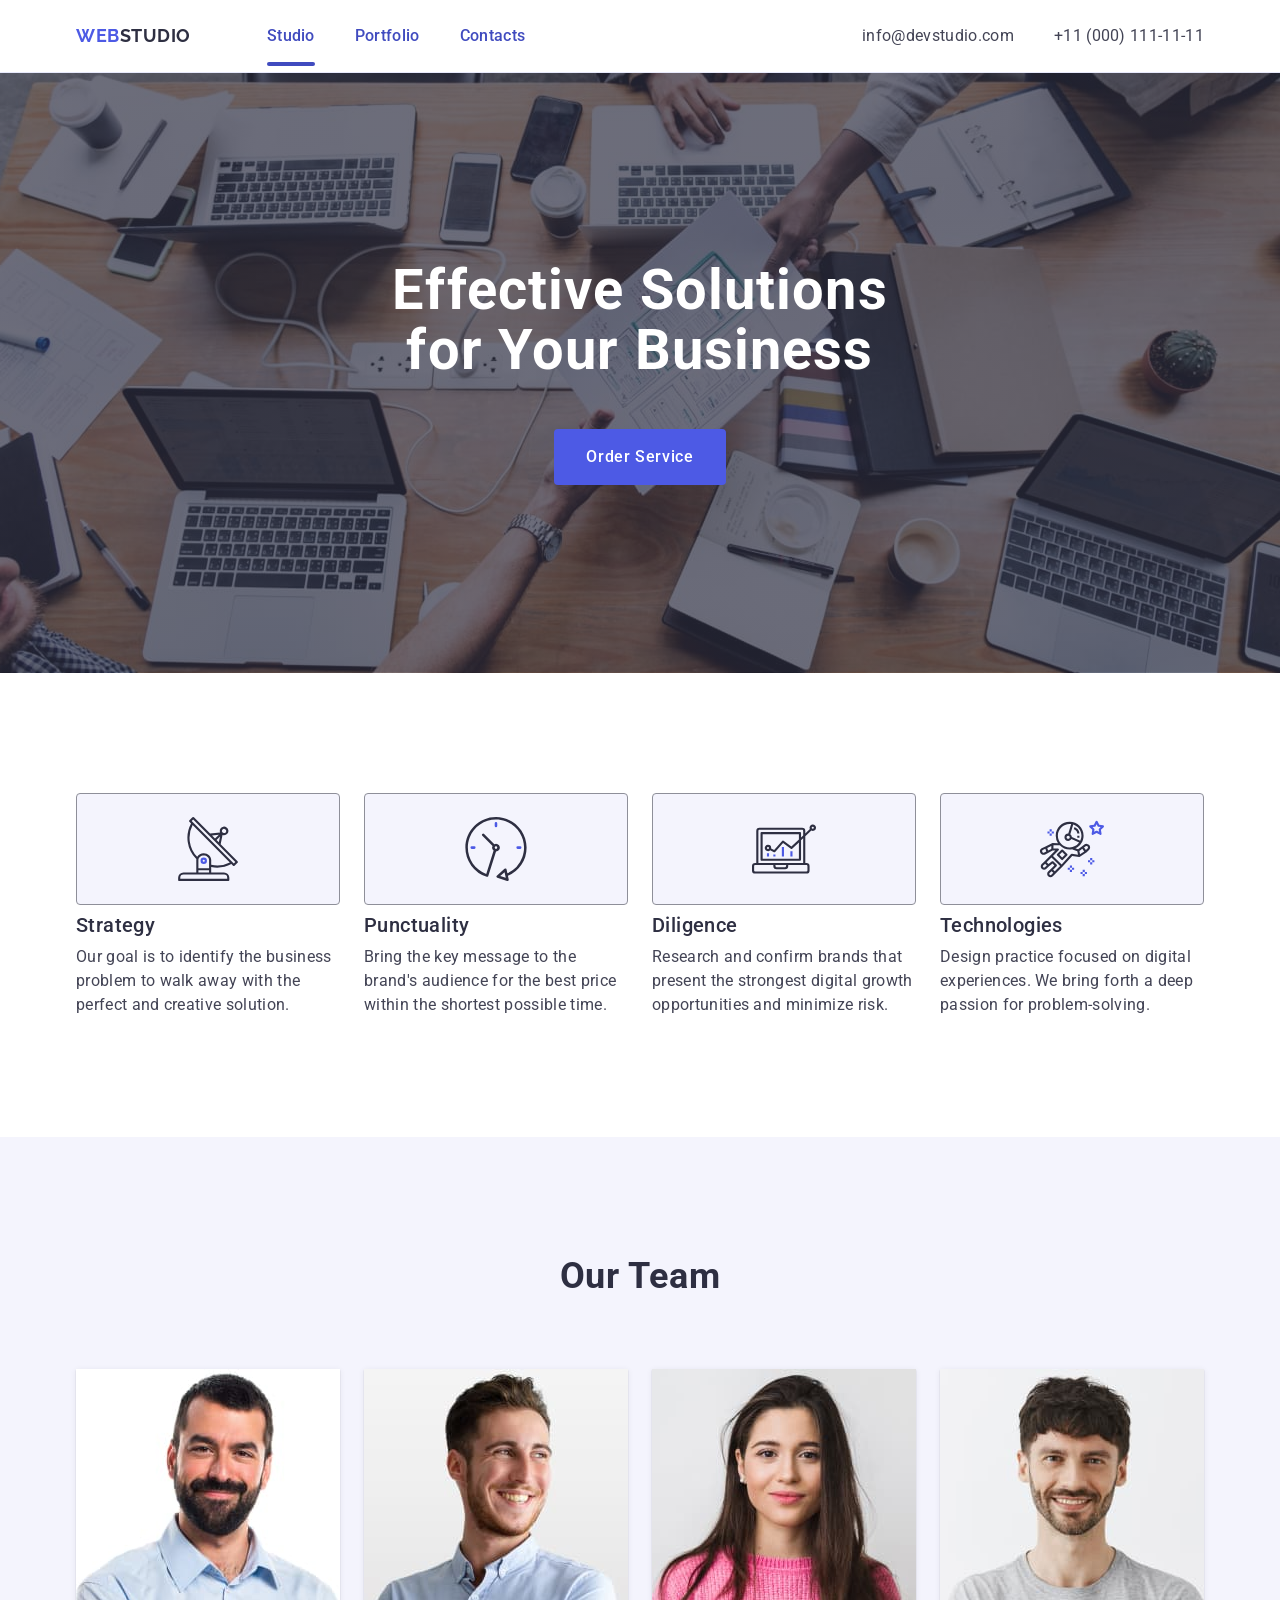
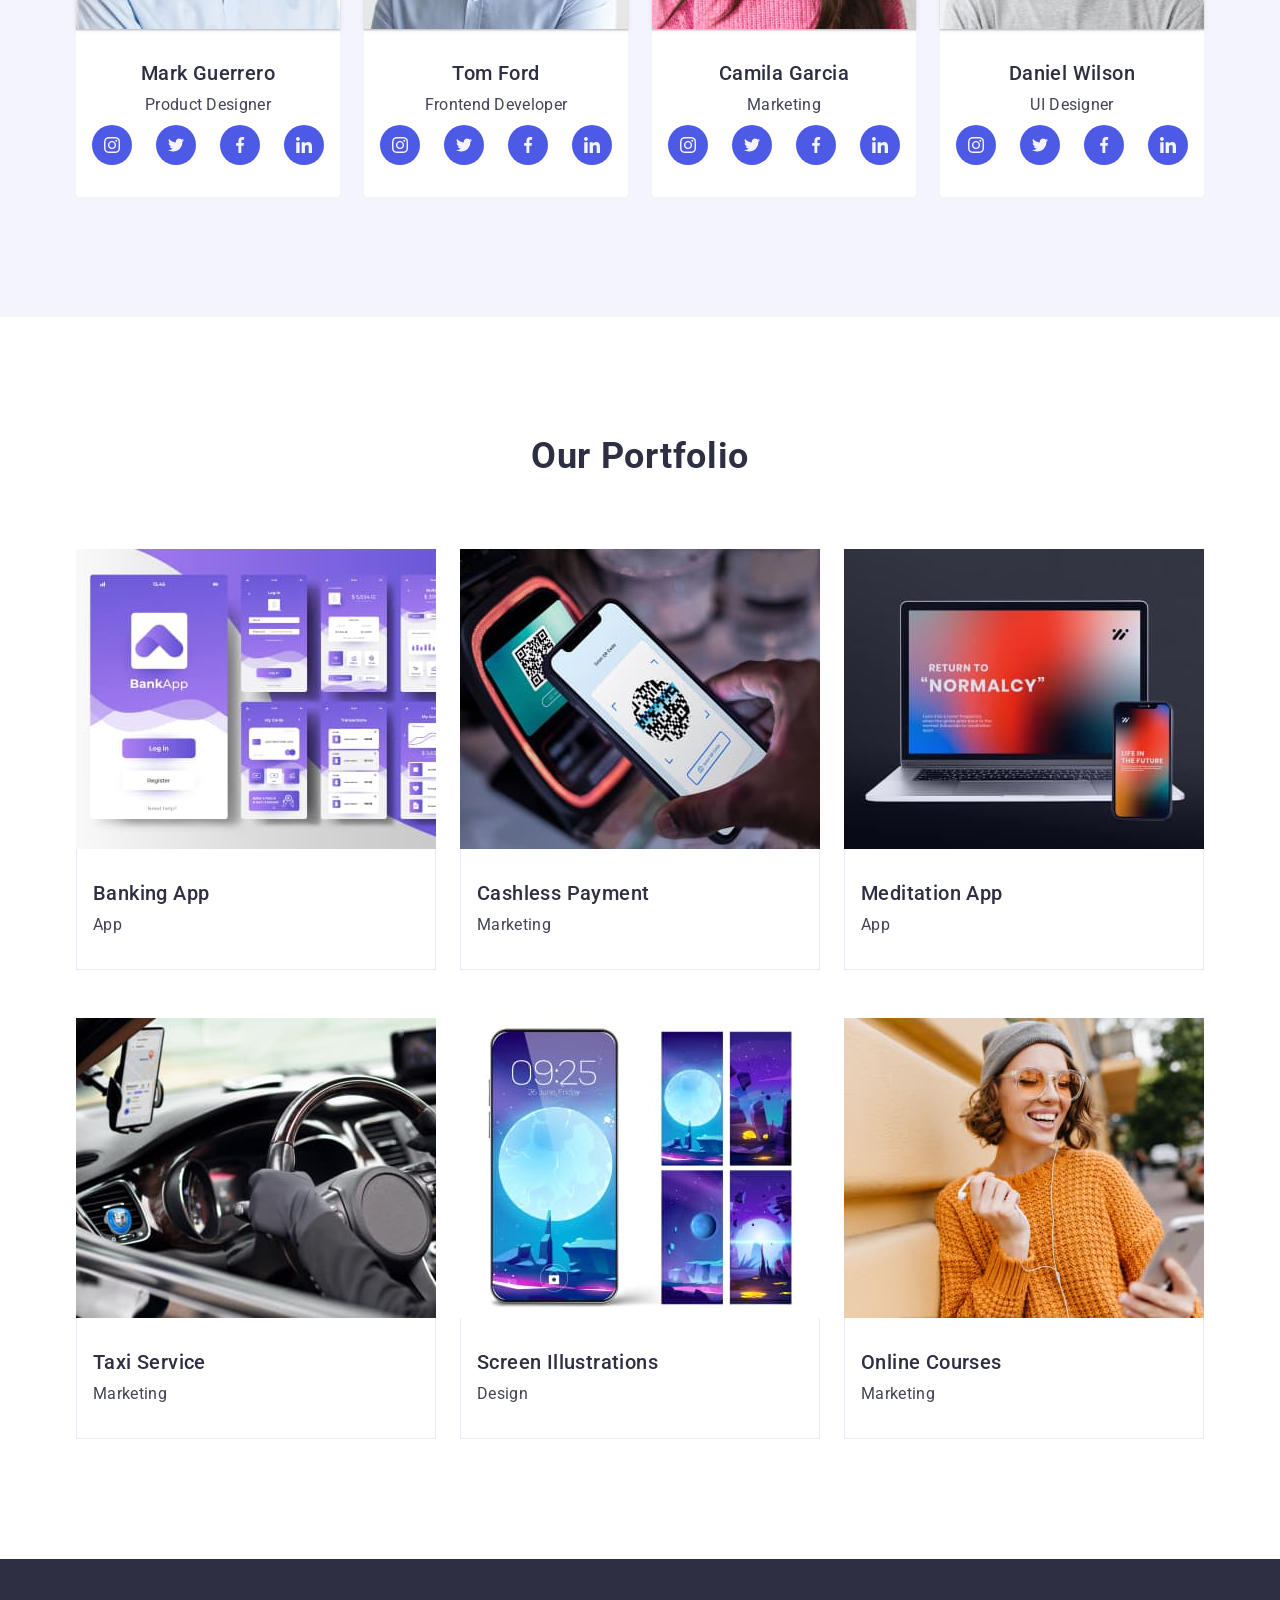
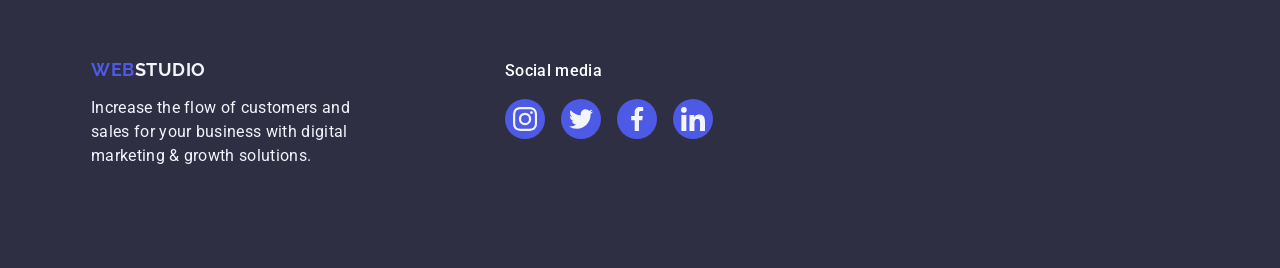
==== index.html @ b24d9e70 "4" ====
<!DOCTYPE html>
<html lang="en">
  <head>
    <meta charset="UTF-8" />
    <meta name="viewport" content="width=device-width, initial-scale=1.0" />
    <title>Web Studio</title>
    <link rel="preconnect" href="https://fonts.googleapis.com" />
    <link rel="preconnect" href="https://fonts.gstatic.com" crossorigin />
    <link
      href="https://fonts.googleapis.com/css2?family=Raleway:wght@700&family=Roboto:wght@400;500;700&display=swap"
      rel="stylesheet"
    />
    <link
      rel="stylesheet"
      href="https://cdnjs.cloudflare.com/ajax/libs/modern-normalize/2.0.0/modern-normalize.min.css"
    />
    <link rel="stylesheet" href="./css/styles.css" />
  </head>
  <body>
    <header class="header">
      <div class="container header-container">
        <nav class="header-navigation">
          <a href="./index.html" class="heder-logo"
            >Web<span class="heder-logo-studio">Studio</span>
          </a>
          <ul class="heder-menu-list">
            <li class="heder-menu-item">
              <a
                href="./index.html"
                class="heder-menu-link heder-menu-link-studio"
                >Studio</a
              >
            </li>
            <li class="heder-menu-item">
              <a href="" class="heder-menu-link">Portfolio</a>
            </li>
            <li class="heder-menu-item">
              <a href="" class="heder-menu-link">Contacts</a>
            </li>
          </ul>
        </nav>
        <address class="header-navigation-address">
          <ul class="header-navigation-list">
            <li class="header-navigation-item">
              <a class="header-navigation-link" href="mailto:info@devstudio.com"
                >info@devstudio.com
              </a>
            </li>
            <li class="header-navigation-item">
              <a class="header-navigation-link" href="tel:+110001111111"
                >+11 (000) 111-11-11
              </a>
            </li>
          </ul>
        </address>
      </div>
    </header>
    <main>
      <section class="hero-section">
        <div class="container">
          <h1 class="hero-title">Effective Solutions for Your Business</h1>
          <button class="hero-button" type="button">Order Service</button>
        </div>
      </section>
      <section class="section-possibilities">
        <div class="container">
          <h2 class="visually-hidden">List of possibilities</h2>
          <ul class="list-of-possibilities">
            <li class="possibilities-item">
              <div class="possibilities-icon-container">
                <svg class="possibilities-icon" widch="64px" height="64px">
                  <use href="./images/icons.svg#icon-antenna"></use>
                </svg>
              </div>
              <h3 class="possibilities-subtitle">Strategy</h3>
              <p class="possibilities-item-text">
                Our goal is to identify the business problem to walk away with
                the perfect and creative solution.
              </p>
            </li>
            <li class="possibilities-item">
              <div class="possibilities-icon-container">
                <svg class="possibilities-icon" widch="64px" height="64px">
                  <use href="./images/icons.svg#icon-clock"></use>
                </svg>
              </div>
              <h3 class="possibilities-subtitle">Punctuality</h3>
              <p class="possibilities-item-text">
                Bring the key message to the brand's audience for the best price
                within the shortest possible time.
              </p>
            </li>
            <li class="possibilities-item">
              <div class="possibilities-icon-container">
                <svg class="possibilities-icon" widch="64px" height="64px">
                  <use href="./images/icons.svg#icon-diagram"></use>
                </svg>
              </div>
              <h3 class="possibilities-subtitle">Diligence</h3>
              <p class="possibilities-item-text">
                Research and confirm brands that present the strongest digital
                growth opportunities and minimize risk.
              </p>
            </li>
            <li class="possibilities-item">
              <div class="possibilities-icon-container">
                <svg class="possibilities-icon" widch="64px" height="64px">
                  <use href="./images/icons.svg#icon-astronaut"></use>
                </svg>
              </div>
              <h3 class="possibilities-subtitle">Technologies</h3>
              <p class="possibilities-item-text">
                Design practice focused on digital experiences. We bring forth a
                deep passion for problem-solving.
              </p>
            </li>
          </ul>
        </div>
      </section>
      <section class="section-team">
        <div class="container">
          <h2 class="team-title">Our Team</h2>
          <ul class="team-list">
            <li class="team-item">
              <img
                class="team-img"
                src="./images/mark-guerrero.jpg"
                alt="Mark Guerrero"
                width="264"
                height="260"
              />
              <div class="team-container">
                <h3 class="team-name-member">Mark Guerrero</h3>
                <p class="team-function">Product Designer</p>
                <ul class="icon-list">
                  <li class="icon-item">
                    <a class="icon-link" href="">
                      <svg class="icon-team" widch="16px" height="16px">
                        <use href="./images/icons.svg#icon-instagram"></use>
                      </svg>
                    </a>
                  </li>
                  <li class="icon-item">
                    <a class="icon-link" href="">
                      <svg class="icon-team" widch="16px" height="16px">
                        <use href="./images/icons.svg#icon-twitter"></use>
                      </svg>
                    </a>
                  </li>
                  <li class="icon-item">
                    <a class="icon-link" href="">
                      <svg class="icon-team" widch="16px" height="16px">
                        <use href="./images/icons.svg#icon-facebook"></use>
                      </svg>
                    </a>
                  </li>
                  <li class="icon-item">
                    <a class="icon-link" href="">
                      <svg class="icon-team" widch="16px" height="16px">
                        <use href="./images/icons.svg#icon-linkedin"></use>
                      </svg>
                    </a>
                  </li>
                </ul>
              </div>
            </li>
            <li class="team-item">
              <img
                class="team-img"
                src="./images/tom-ford.jpg"
                alt="Tom Ford"
                width="264"
                height="260"
              />
              <div class="team-container">
                <h3 class="team-name-member">Tom Ford</h3>
                <p class="team-function">Frontend Developer</p>
                <ul class="icon-list">
                  <li class="icon-item">
                    <a class="icon-link">
                      <svg class="icon-team" widch="16px" height="16px">
                        <use href="./images/icons.svg#icon-instagram"></use>
                      </svg>
                    </a>
                  </li>
                  <li class="icon-item">
                    <a class="icon-link" href="">
                      <svg class="icon-team" widch="16px" height="16px">
                        <use href="./images/icons.svg#icon-twitter"></use>
                      </svg>
                    </a>
                  </li>
                  <li class="icon-item">
                    <a class="icon-link" href="">
                      <svg class="icon-team" widch="16px" height="16px">
                        <use href="./images/icons.svg#icon-facebook"></use>
                      </svg>
                    </a>
                  </li>
                  <li class="icon-item">
                    <a class="icon-link" href="">
                      <svg class="icon-team" widch="16px" height="16px">
                        <use href="./images/icons.svg#icon-linkedin"></use>
                      </svg>
                    </a>
                  </li>
                </ul>
              </div>
            </li>
            <li class="team-item">
              <img
                class="team-img"
                src="./images/camila-garcia.jpg"
                alt="Camila Garcia"
                width="264"
                height="260"
              />
              <div class="team-container">
                <h3 class="team-name-member">Camila Garcia</h3>
                <p class="team-function">Marketing</p>
                <ul class="icon-list">
                  <li class="icon-item">
                    <a class="icon-link" href="">
                      <svg class="icon-team" widch="16px" height="16px">
                        <use href="./images/icons.svg#icon-instagram"></use>
                      </svg>
                    </a>
                  </li>
                  <li class="icon-item">
                    <a class="icon-link" href="">
                      <svg class="icon-team" widch="16px" height="16px">
                        <use href="./images/icons.svg#icon-twitter"></use>
                      </svg>
                    </a>
                  </li>
                  <li class="icon-item">
                    <a class="icon-link" href="">
                      <svg class="icon-team" widch="16px" height="16px">
                        <use href="./images/icons.svg#icon-facebook"></use>
                      </svg>
                    </a>
                  </li>
                  <li class="icon-item">
                    <a class="icon-link" href="">
                      <svg class="icon-team" widch="16px" height="16px">
                        <use href="./images/icons.svg#icon-linkedin"></use>
                      </svg>
                    </a>
                  </li>
                </ul>
              </div>
            </li>
            <li class="team-item">
              <img
                class="team-img"
                src="./images/daniel-wilson.jpg"
                alt="Daniel Wilson"
                width="264"
                height="260"
              />
              <div class="team-container">
                <h3 class="team-name-member">Daniel Wilson</h3>
                <p class="team-function">UI Designer</p>
                <ul class="icon-list">
                  <li class="icon-item">
                    <a class="icon-link" href="">
                      <svg class="icon-team" widch="16px" height="16px">
                        <use href="./images/icons.svg#icon-instagram"></use>
                      </svg>
                    </a>
                  </li>
                  <li class="icon-item">
                    <a class="icon-link" href="">
                      <svg class="icon-team" widch="16px" height="16px">
                        <use href="./images/icons.svg#icon-twitter"></use>
                      </svg>
                    </a>
                  </li>
                  <li class="icon-item">
                    <a class="icon-link" href="">
                      <svg class="icon-team" widch="16px" height="16px">
                        <use href="./images/icons.svg#icon-facebook"></use>
                      </svg>
                    </a>
                  </li>
                  <li class="icon-item">
                    <a class="icon-link" href="">
                      <svg class="icon-team" widch="16px" height="16px">
                        <use href="./images/icons.svg#icon-linkedin"></use>
                      </svg>
                    </a>
                  </li>
                </ul>
              </div>
            </li>
          </ul>
        </div>
      </section>
      <section class="section-portfolio">
        <div class="container">
          <h2 class="portfolio-title">Our Portfolio</h2>
          <ul class="portfolio-list">
            <li class="portfolio-item">
              <div class="portfolio-item-container">
                <img
                  class="portfolio-img"
                  src="./images/banking-app.jpg"
                  alt="Banking App"
                  width="360"
                  height="300"
                />
                <p class="portfolio-img-text">
                  14 Stylish and User-Friendly App Design Concepts · Task
                  Manager App · Calorie Tracker App · Exotic Fruit Ecommerce App
                  · Cloud Storage App
                </p>
              </div>
              <div class="box-portfolio-item">
                <h3 class="portfolio-services">Banking App</h3>
                <p class="portfolio-text">App</p>
              </div>
            </li>
            <li class="portfolio-item">
              <div class="portfolio-item-container">
                <img
                  class="portfolio-img"
                  src="./images/cashless-payment.jpg"
                  alt="Cashless Payment"
                  width="360"
                  height="300"
                />
                <p class="portfolio-img-text">
                  14 Stylish and User-Friendly App Design Concepts · Task
                  Manager App · Calorie Tracker App · Exotic Fruit Ecommerce App
                  · Cloud Storage App
                </p>
              </div>
              <div class="box-portfolio-item">
                <h3 class="portfolio-services">Cashless Payment</h3>
                <p class="portfolio-text">Marketing</p>
              </div>
            </li>
            <li class="portfolio-item">
              <div class="portfolio-item-container">
                <img
                  class="portfolio-img"
                  src="./images/meditation-app.jpg"
                  alt="Meditation App"
                  width="360"
                  height="300"
                />
                <p class="portfolio-img-text">
                  14 Stylish and User-Friendly App Design Concepts · Task
                  Manager App · Calorie Tracker App · Exotic Fruit Ecommerce App
                  · Cloud Storage App
                </p>
              </div>
              <div class="box-portfolio-item">
                <h3 class="portfolio-services">Meditation App</h3>
                <p class="portfolio-text">App</p>
              </div>
            </li>
            <li class="portfolio-item">
              <div class="portfolio-item-container">
                <img
                  class="portfolio-img"
                  src="./images/taxi-service.jpg"
                  alt="Taxi Service"
                  width="360"
                  height="300"
                />
                <p class="portfolio-img-text">
                  14 Stylish and User-Friendly App Design Concepts · Task
                  Manager App · Calorie Tracker App · Exotic Fruit Ecommerce App
                  · Cloud Storage App
                </p>
              </div>
              <div class="box-portfolio-item">
                <h3 class="portfolio-services">Taxi Service</h3>
                <p class="portfolio-text">Marketing</p>
              </div>
            </li>
            <li class="portfolio-item">
              <div class="portfolio-item-container">
                <img
                  class="portfolio-img"
                  src="./images/screen-illustrations.jpg"
                  alt="Screen Illustrations"
                  width="360"
                  height="300"
                />
                <p class="portfolio-img-text">
                  14 Stylish and User-Friendly App Design Concepts · Task
                  Manager App · Calorie Tracker App · Exotic Fruit Ecommerce App
                  · Cloud Storage App
                </p>
              </div>
              <div class="box-portfolio-item">
                <h3 class="portfolio-services">Screen Illustrations</h3>
                <p class="portfolio-text">Design</p>
              </div>
            </li>
            <li class="portfolio-item">
              <div class="portfolio-item-container">
                <img
                  class="portfolio-img"
                  src="./images/online-courses.jpg"
                  alt="Online Courses"
                  width="360"
                  height="300"
                />
                <p class="portfolio-img-text">
                  14 Stylish and User-Friendly App Design Concepts · Task
                  Manager App · Calorie Tracker App · Exotic Fruit Ecommerce App
                  · Cloud Storage App
                </p>
              </div>
              <div class="box-portfolio-item">
                <h3 class="portfolio-services">Online Courses</h3>
                <p class="portfolio-text">Marketing</p>
              </div>
            </li>
          </ul>
        </div>
      </section>
    </main>
    <footer class="section-footer">
      <div class="container footer-container">
        <div class="container footer-nav-container">
          <a class="footer-logo-link" href="./index.html"
            >Web<span class="footer-logo-studio">Studio</span>
          </a>
          <p class="footer-text">
            Increase the flow of customers and sales for your business with
            digital marketing & growth solutions.
          </p>
        </div>
        <div class="container social-media-container">
          <p class="social-media-title">Social media</p>
          <ul class="social-media-list">
            <li class="social-media-item">
              <a class="social-icon-link" href="">
                <svg class="social-media-icon" widch="24" height="24">
                  <use href="./images/icons.svg#icon-instagram"></use>
                </svg>
              </a>
            </li>
            <li class="social-media-item">
              <a class="social-icon-link" href="">
                <svg class="social-media-icon" widch="24" height="24">
                  <use href="./images/icons.svg#icon-twitter"></use>
                </svg>
              </a>
            </li>
            <li class="social-media-item">
              <a class="social-icon-link" href="">
                <svg class="social-media-icon" widch="24" height="24">
                  <use href="./images/icons.svg#icon-facebook"></use>
                </svg>
              </a>
            </li>
            <li class="social-media-item">
              <a class="social-icon-link" href="">
                <svg class="social-media-icon" widch="24" ; height="24">
                  <use href="./images/icons.svg#icon-linkedin"></use>
                </svg>
              </a>
            </li>
          </ul>
        </div>
      </div>
    </footer>
  </body>
</html>
---- css/styles.css ----
body {
  font-family: "Roboto", sans-serif;
  color: #434455;
  background-color: #fff;
}

ul {
  list-style-type: none;
  margin-top: 0;
  margin-bottom: 0;
  padding-left: 0;
}

a {
  text-decoration: none;
  color: #2e2f42;
}

p,
h1,
h2,
h3,
h4,
h5,
h6 {
  margin-top: 0;
  margin-bottom: 0;
}

.section {
  padding-top: 120px;
  padding-bottom: 120px;
}

.container {
  max-width: 1158px;
  padding-left: 15px;
  padding-right: 15px;
  margin-left: auto;
  margin-right: auto;
}

img {
  display: block;
}

.visually-hidden {
  position: absolute;
  width: 1px;
  height: 1px;
  margin: -1px;
  border: 0;
  padding: 0;
  white-space: nowrap;
  clip-path: inset(100%);
  clip: rect(0 0 0 0);
  overflow: hidden;
}

/* ----------------------------------------------------- */

/* ------------------ Header  ------------------------- */

.header {
  padding-top: 24px;
  padding-bottom: 24px;
  border-bottom: 1px solid #e7e9fc;
  box-shadow: зі значенням 0px 2px 1px rgba(46, 47, 66, 0.08),
    0px 1px 1px rgba(46, 47, 66, 0.16), 0px 1px 6px rgba(46, 47, 66, 0.08);
}

.header-container {
  display: flex;
}

.header-navigation {
  display: flex;
  align-items: center;
}

.heder-logo {
  font-family: "Raleway", sans-serif;
  font-weight: 700;
  font-size: 18px;
  line-height: 117%;
  letter-spacing: 0.03em;
  text-transform: uppercase;
  color: #4d5ae5;
  margin-right: 76px;
}

.heder-logo-studio {
  font-weight: 700;
  font-size: 18px;
  line-height: 117%;
  letter-spacing: 0.03em;
  text-transform: uppercase;
  color: #2e2f42;
}

.heder-menu-list {
  display: flex;
  gap: 40px;
}

.heder-menu-item {
}

.heder-menu-link {
  position: relative;
  font-weight: 500;
  font-size: 16px;
  line-height: 150%;
  letter-spacing: 0.02em;
  color: #404bbf;
  padding-top: 24px;
  padding-bottom: 20px;

  transition: cubic-bezier(0.4, 0, 0.2, 1);
}

.heder-menu-link:hover,
.heder-menu-link:focus {
  color: #404bbf;
}

.heder-menu-link-studio::after {
  content: "";
  width: 100%;
  position: absolute;
  left: 0;
  bottom: -1px;
  height: 4px;
  background-color: #404bbf;
  border-radius: 2px;
}

.header-navigation-address {
  font-style: normal;
  margin-left: auto;
}

.header-navigation-list {
  display: flex;
  gap: 40px;
}

.header-navigation-item {
}

.header-navigation-link {
  font-weight: 400;
  font-size: 16px;
  line-height: 150%;
  letter-spacing: 0.02em;
  color: #434455;
  padding-top: 24px;
  padding-bottom: 24px;

  transition: color 250ms cubic-bezier(0.4, 0, 0.2, 1);
}

.header-navigation-link:hover,
.header-navigation-link:focus {
  color: #404bbf;
}

/* -------------------------------------------------------------------- */

/* --------------------- Hero Section --------------------------------- */

.hero-section {
  background-color: #2e2f42;
  padding: 188px 0;
  margin: 0 auto;

  background-image: linear-gradient(
      rgba(46, 47, 66, 0.7),
      rgba(46, 47, 66, 0.7)
    ),
    url(../images/people-office.jpg);

  background-position: center;
  background-repeat: no-repeat;
  background-size: cover;
  max-width: 1440px;
}

.hero-title {
  font-weight: 700;
  font-size: 56px;
  line-height: 107%;
  letter-spacing: 0.02em;
  text-align: center;
  color: #fff;
  margin: auto;
  margin-bottom: 48px;
  max-width: 496px;
}

.hero-button {
  font-family: inherit;
  font-weight: 500;
  font-size: 16px;
  line-height: 150%;
  letter-spacing: 0.04em;
  color: #fff;

  background: #4d5ae5;
  cursor: pointer;
  display: block;
  border-radius: 4px;
  border: none;

  min-width: 169px;
  height: 56px;
  margin: auto;
  padding: 16px 32px;

  transition: background-color 250ms cubic-bezier(0.4, 0, 0.2, 1);
}

.hero-button:hover,
.hero-button:focus {
  background: #404bbf;
}

/* ---------------------------------------------------------------- */

/* --------------------- Section Possibilities -------------------- */

.section-possibilities {
  padding-top: 120px;
  padding-bottom: 120px;
}

.list-of-possibilities {
  display: flex;
  gap: 24px;
}

.possibilities-item {
  width: calc((100% - 72px) / 4);
}

.possibilities-icon-container {
  display: flex;
  align-items: center;
  justify-content: center;
  border: 1px solid rgba(142, 143, 153, 1);
  border-radius: 4px;
  width: 264px;
  height: 112px;
  background: rgba(244, 244, 253, 1);
  margin-bottom: 8px;
}

.possibilities-icon {
}

.possibilities-subtitle {
  font-weight: 500;
  font-size: 20px;
  line-height: 120%;
  letter-spacing: 0.02em;
  color: #2e2f42;
  margin-bottom: 8px;
}

.possibilities-item-text {
  font-size: 16px;
  line-height: 150%;
  letter-spacing: 0.02em;
  color: #434455;
}

/* ------------------------------------------------------- */

/* --------------------- Section Team -------------------- */

.section-team {
  background-color: #f4f4fd;
  padding-top: 120px;
  padding-bottom: 120px;
}

.team-container {
}

.team-title {
  text-transform: capitalize;
  font-weight: 700;
  font-size: 36px;
  line-height: 111%;
  letter-spacing: 0.02em;
  text-align: center;
  color: #2e2f42;
  margin-bottom: 72px;
}

.team-list {
  display: flex;
  gap: 24px;
}

.team-item {
  background-color: #fff;
  border-radius: 0 0 4px 4px;
  padding: 0px 0px 32px 0px;
  width: 264px;
  height: 428px;
}

.team-img {
  box-shadow: 0 2px 1px 0 rgba(46, 47, 66, 0.08),
    0 1px 1px 0 rgba(46, 47, 66, 0.16), 0 1px 6px 0 rgba(46, 47, 66, 0.08);
}

.team-container {
  padding-top: 32px;
  padding-bottom: 32px;
}

.team-name-member {
  font-weight: 500;
  font-size: 20px;
  line-height: 120%;
  letter-spacing: 0.02em;
  text-align: center;
  color: #2e2f42;
  margin-bottom: 8px;
}

.team-function {
  font-weight: 400;
  font-size: 16px;
  line-height: 150%;
  letter-spacing: 0.02em;
  text-align: center;
  color: #434455;
}

.icon-list {
  display: flex;
  justify-content: center;
  gap: 24px;
  padding-top: 8px;
  padding-left: 16px;
  padding-right: 16px;
}

.icon-item {
  width: 40px;
  height: 40px;
}

.icon-link {
  width: 100%;
  height: 100%;
  display: flex;
  align-items: center;
  justify-content: center;
  background-color: rgba(77, 90, 229, 1);
  border-radius: 50%;
  transition: background-color 250ms cubic-bezier(0.4, 0, 0.2, 1);
}

.icon-link:hover,
.icon-link:focus {
  background-color: #404bbf;
}

.icon-team {
  width: 16px;
  height: 16px;
  fill: rgba(244, 244, 253, 1);
}

/* --------------------------------------------------------  */

/* --------------------- Section Portfolio ------------------- */

.section-portfolio {
  padding-top: 120px;
  padding-bottom: 120px;
}

.portfolio-title {
  text-transform: capitalize;
  font-weight: 700;
  font-size: 36px;
  line-height: 111%;
  letter-spacing: 0.02em;
  text-align: center;
  color: #2e2f42;
  margin-bottom: 72px;
}

.portfolio-list {
  display: flex;
  flex-wrap: wrap;
  gap: 48px 24px;
}

.portfolio-item {
  position: relative;
}

.portfolio-item:hover {
  box-shadow: 0px 1px 6px rgba(46, 47, 66, 0.08),
    0px 1px 1px rgba(46, 47, 66, 0.16), 0px 2px 1px rgba(46, 47, 66, 0.08);
}

.portfolio-item:hover .portfolio-img-text {
  transform: translate(0);
}

.portfolio-item-container {
  position: relative;
  overflow: hidden;
}

.portfolio-img {
}

.portfolio-img-text {
  position: absolute;
  background: rgba(77, 90, 229, 1);
  font-weight: 400;
  font-size: 16px;
  line-height: 150%;
  letter-spacing: 0.02em;
  color: rgba(244, 244, 253, 1);
  top: 0;
  left: 0;
  padding: 40px 32px;
  height: 100%;

  transform: translateY(100%);
  transition: box-shadow 250ms cubic-bezier(0.4, 0, 0.2, 1);
}

.box-portfolio-item {
  border-bottom: 1px solid #e7e9fc;
  border-left: 1px solid #e7e9fc;
  border-right: 1px solid #e7e9fc;
  padding: 32px 16px;
}

.portfolio-services {
  font-weight: 500;
  font-size: 20px;
  line-height: 120%;
  letter-spacing: 0.02em;
  text-align: left;
  color: #2e2f42;
  margin-bottom: 8px;
}

.portfolio-text {
  font-weight: 400;
  font-size: 16px;
  line-height: 150%;
  letter-spacing: 0.02em;
  text-align: left;
  color: #434455;
}

/* --------------------------------------------------------  */

/* --------------------- Section Footer ------------------- */

.section-footer {
  background-color: #2e2f42;
  padding-top: 100px;
  padding-bottom: 100px;
}

.footer-container {
  display: flex;
  align-items: baseline;
}

.footer-nav-container {
  margin: 0;
  margin-right: 120px;
}

.footer-logo-link {
  font-family: "Raleway", sans-serif;
  font-weight: 700;
  font-size: 18px;
  line-height: 117%;
  letter-spacing: 0.03em;
  text-transform: uppercase;
  color: #4d5ae5;
  display: inline-block;
  margin-bottom: 16px;
}

.footer-logo-studio {
  font-weight: 700;
  font-size: 18px;
  line-height: 117%;
  letter-spacing: 0.03em;
  text-transform: uppercase;
  color: #f4f4fd;
  display: inline-block;
}

.footer-text {
  font-size: 16px;
  line-height: 150%;
  letter-spacing: 0.02em;
  color: #f4f4fd;
  max-width: 264px;
}

.social-media-container {
  margin: 0;
}

.social-media-title {
  font-weight: 500;
  font-size: 16px;
  line-height: 150%;
  letter-spacing: 0.02em;
  color: rgba(255, 255, 255, 1);
  margin-bottom: 16px;
}

.social-media-list {
  display: flex;
  gap: 16px;
}

.social-icon-link {
  width: 100%;
  height: 100%;
  display: flex;
  align-items: center;
  justify-content: center;
  background-color: rgba(77, 90, 229, 1);
  border-radius: 50%;
  width: 40px;
  height: 40px;
  transition: background-color 250ms cubic-bezier(0.4, 0, 0.2, 1);
}

.social-icon-link:hover,
.social-icon-link:focus {
  background-color: rgba(49, 208, 170, 1);
}

.social-media-item {
  width: 40px;
  height: 40px;
}

.social-media-icon {
  width: 24px;
  height: 24px;
  fill: rgba(244, 244, 253, 1);
}

/* ---------------------------------------------------------------*/
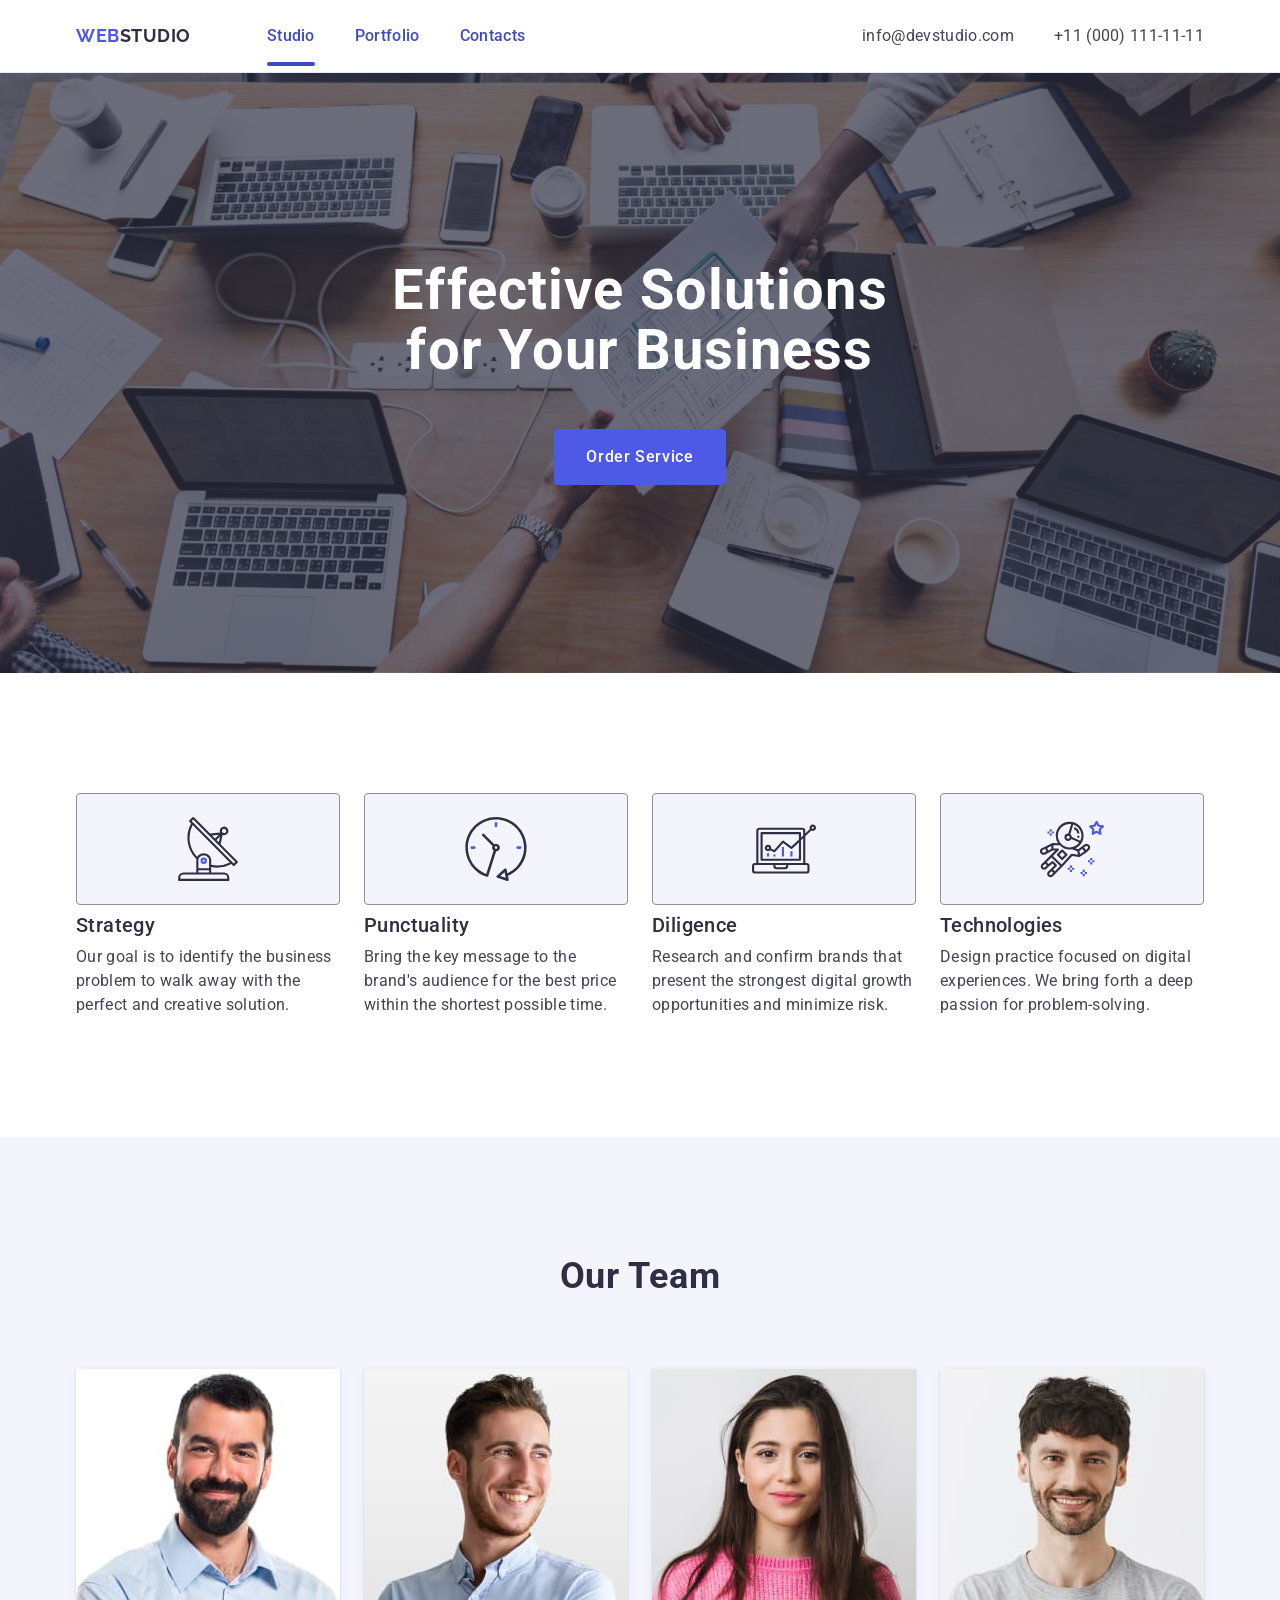
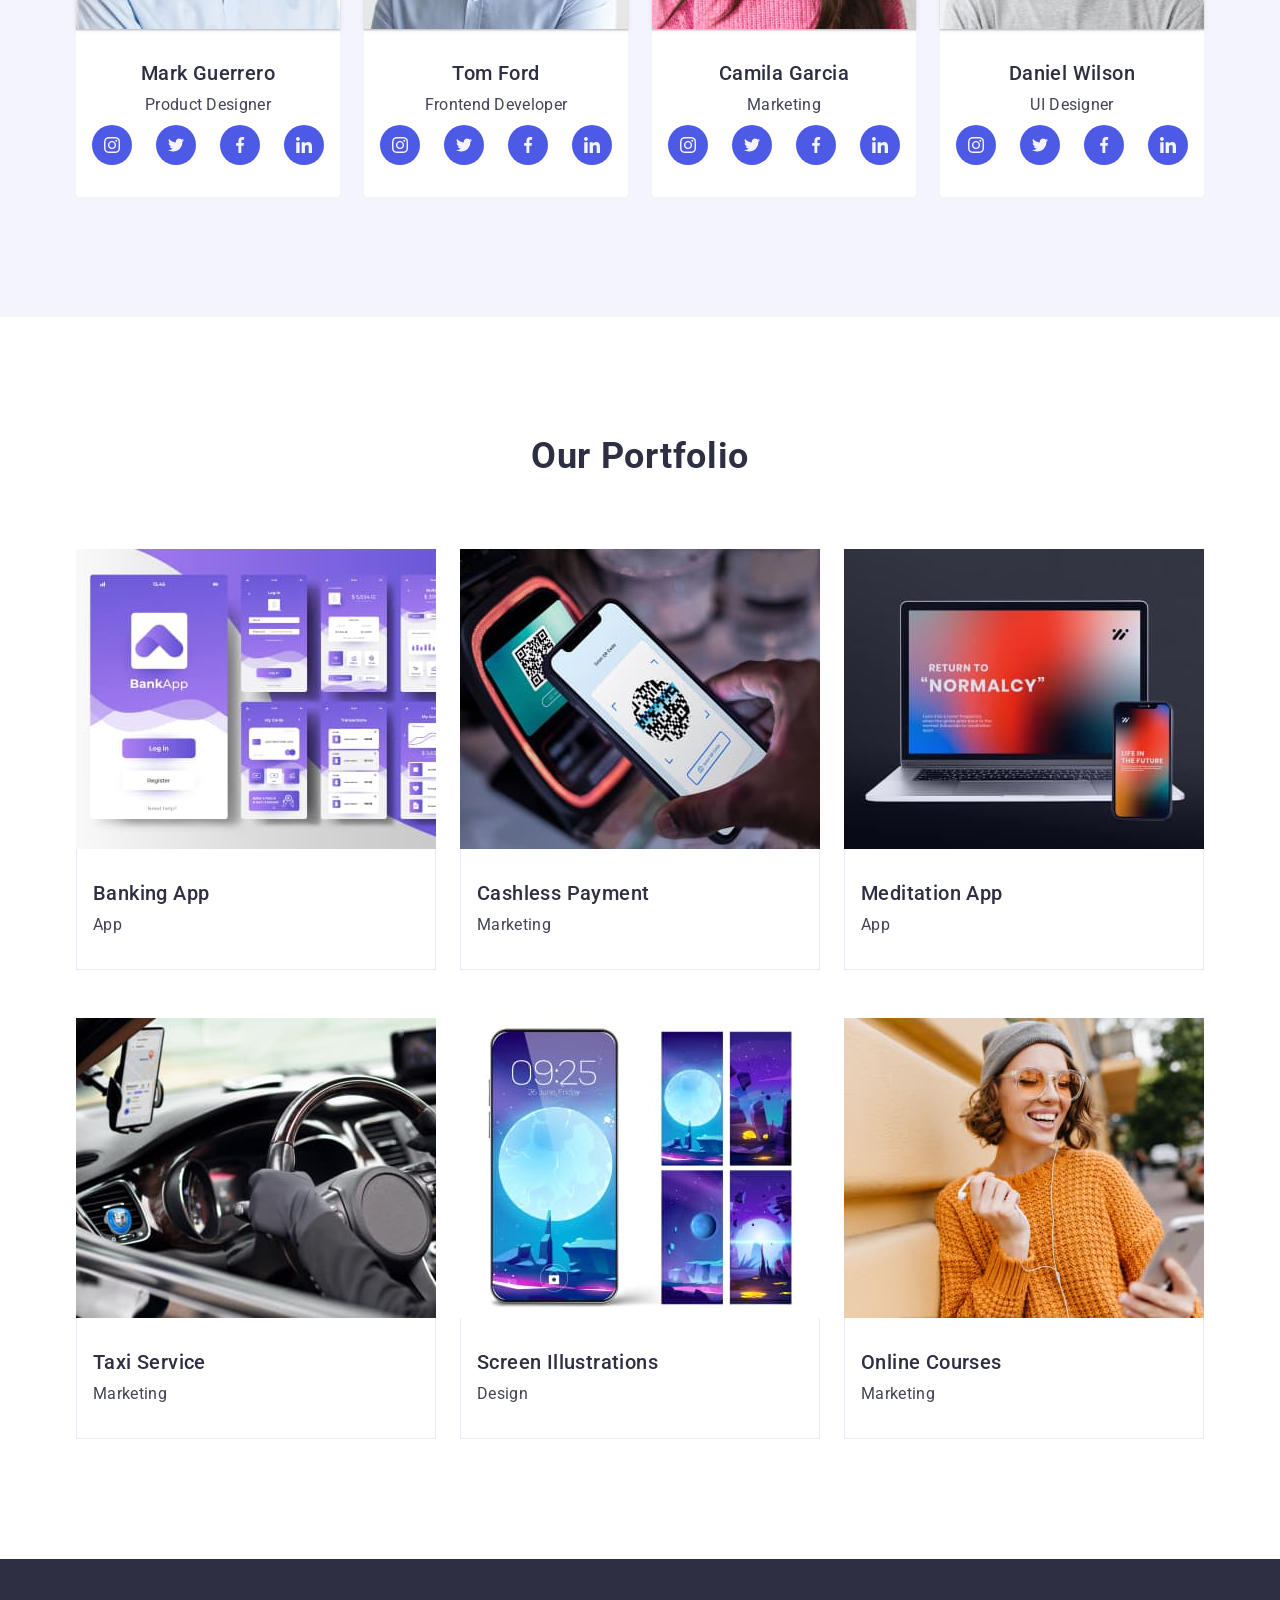
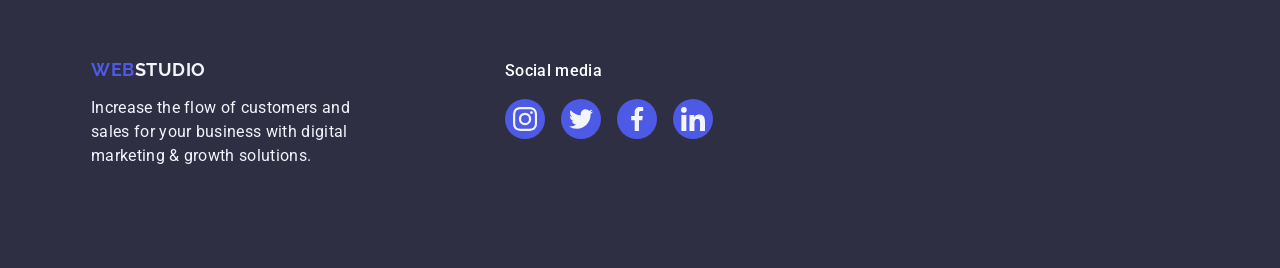
==== commit 52cb4d5f: "4" ====
--- a/index.html
+++ b/index.html
@@ -68,7 +68,7 @@
           <ul class="list-of-possibilities">
             <li class="possibilities-item">
               <div class="possibilities-icon-container">
-                <svg class="possibilities-icon" widch="64px" height="64px">
+                <svg class="possibilities-icon" width="64px" height="64px">
                   <use href="./images/icons.svg#icon-antenna"></use>
                 </svg>
               </div>
@@ -80,7 +80,7 @@
             </li>
             <li class="possibilities-item">
               <div class="possibilities-icon-container">
-                <svg class="possibilities-icon" widch="64px" height="64px">
+                <svg class="possibilities-icon" width="64px" height="64px">
                   <use href="./images/icons.svg#icon-clock"></use>
                 </svg>
               </div>
@@ -92,7 +92,7 @@
             </li>
             <li class="possibilities-item">
               <div class="possibilities-icon-container">
-                <svg class="possibilities-icon" widch="64px" height="64px">
+                <svg class="possibilities-icon" width="64px" height="64px">
                   <use href="./images/icons.svg#icon-diagram"></use>
                 </svg>
               </div>
@@ -104,7 +104,7 @@
             </li>
             <li class="possibilities-item">
               <div class="possibilities-icon-container">
-                <svg class="possibilities-icon" widch="64px" height="64px">
+                <svg class="possibilities-icon" width="64px" height="64px">
                   <use href="./images/icons.svg#icon-astronaut"></use>
                 </svg>
               </div>
@@ -135,28 +135,28 @@
                 <ul class="icon-list">
                   <li class="icon-item">
                     <a class="icon-link" href="">
-                      <svg class="icon-team" widch="16px" height="16px">
+                      <svg class="icon-team" width="16px" height="16px">
                         <use href="./images/icons.svg#icon-instagram"></use>
                       </svg>
                     </a>
                   </li>
                   <li class="icon-item">
                     <a class="icon-link" href="">
-                      <svg class="icon-team" widch="16px" height="16px">
+                      <svg class="icon-team" width="16px" height="16px">
                         <use href="./images/icons.svg#icon-twitter"></use>
                       </svg>
                     </a>
                   </li>
                   <li class="icon-item">
                     <a class="icon-link" href="">
-                      <svg class="icon-team" widch="16px" height="16px">
+                      <svg class="icon-team" width="16px" height="16px">
                         <use href="./images/icons.svg#icon-facebook"></use>
                       </svg>
                     </a>
                   </li>
                   <li class="icon-item">
                     <a class="icon-link" href="">
-                      <svg class="icon-team" widch="16px" height="16px">
+                      <svg class="icon-team" width="16px" height="16px">
                         <use href="./images/icons.svg#icon-linkedin"></use>
                       </svg>
                     </a>
@@ -178,28 +178,28 @@
                 <ul class="icon-list">
                   <li class="icon-item">
                     <a class="icon-link">
-                      <svg class="icon-team" widch="16px" height="16px">
+                      <svg class="icon-team" width="16px" height="16px">
                         <use href="./images/icons.svg#icon-instagram"></use>
                       </svg>
                     </a>
                   </li>
                   <li class="icon-item">
                     <a class="icon-link" href="">
-                      <svg class="icon-team" widch="16px" height="16px">
+                      <svg class="icon-team" width="16px" height="16px">
                         <use href="./images/icons.svg#icon-twitter"></use>
                       </svg>
                     </a>
                   </li>
                   <li class="icon-item">
                     <a class="icon-link" href="">
-                      <svg class="icon-team" widch="16px" height="16px">
+                      <svg class="icon-team" width="16px" height="16px">
                         <use href="./images/icons.svg#icon-facebook"></use>
                       </svg>
                     </a>
                   </li>
                   <li class="icon-item">
                     <a class="icon-link" href="">
-                      <svg class="icon-team" widch="16px" height="16px">
+                      <svg class="icon-team" width="16px" height="16px">
                         <use href="./images/icons.svg#icon-linkedin"></use>
                       </svg>
                     </a>
@@ -221,28 +221,28 @@
                 <ul class="icon-list">
                   <li class="icon-item">
                     <a class="icon-link" href="">
-                      <svg class="icon-team" widch="16px" height="16px">
+                      <svg class="icon-team" width="16px" height="16px">
                         <use href="./images/icons.svg#icon-instagram"></use>
                       </svg>
                     </a>
                   </li>
                   <li class="icon-item">
                     <a class="icon-link" href="">
-                      <svg class="icon-team" widch="16px" height="16px">
+                      <svg class="icon-team" width="16px" height="16px">
                         <use href="./images/icons.svg#icon-twitter"></use>
                       </svg>
                     </a>
                   </li>
                   <li class="icon-item">
                     <a class="icon-link" href="">
-                      <svg class="icon-team" widch="16px" height="16px">
+                      <svg class="icon-team" width="16px" height="16px">
                         <use href="./images/icons.svg#icon-facebook"></use>
                       </svg>
                     </a>
                   </li>
                   <li class="icon-item">
                     <a class="icon-link" href="">
-                      <svg class="icon-team" widch="16px" height="16px">
+                      <svg class="icon-team" width="16px" height="16px">
                         <use href="./images/icons.svg#icon-linkedin"></use>
                       </svg>
                     </a>
@@ -264,28 +264,28 @@
                 <ul class="icon-list">
                   <li class="icon-item">
                     <a class="icon-link" href="">
-                      <svg class="icon-team" widch="16px" height="16px">
+                      <svg class="icon-team" width="16px" height="16px">
                         <use href="./images/icons.svg#icon-instagram"></use>
                       </svg>
                     </a>
                   </li>
                   <li class="icon-item">
                     <a class="icon-link" href="">
-                      <svg class="icon-team" widch="16px" height="16px">
+                      <svg class="icon-team" width="16px" height="16px">
                         <use href="./images/icons.svg#icon-twitter"></use>
                       </svg>
                     </a>
                   </li>
                   <li class="icon-item">
                     <a class="icon-link" href="">
-                      <svg class="icon-team" widch="16px" height="16px">
+                      <svg class="icon-team" width="16px" height="16px">
                         <use href="./images/icons.svg#icon-facebook"></use>
                       </svg>
                     </a>
                   </li>
                   <li class="icon-item">
                     <a class="icon-link" href="">
-                      <svg class="icon-team" widch="16px" height="16px">
+                      <svg class="icon-team" width="16px" height="16px">
                         <use href="./images/icons.svg#icon-linkedin"></use>
                       </svg>
                     </a>
@@ -440,14 +440,14 @@
           <ul class="social-media-list">
             <li class="social-media-item">
               <a class="social-icon-link" href="">
-                <svg class="social-media-icon" widch="24" height="24">
+                <svg class="social-media-icon" width="24" height="24">
                   <use href="./images/icons.svg#icon-instagram"></use>
                 </svg>
               </a>
             </li>
             <li class="social-media-item">
               <a class="social-icon-link" href="">
-                <svg class="social-media-icon" widch="24" height="24">
+                <svg class="social-media-icon" width="24" height="24">
                   <use href="./images/icons.svg#icon-twitter"></use>
                 </svg>
               </a>
--- a/css/styles.css
+++ b/css/styles.css
@@ -371,8 +371,6 @@
 }
 
 .icon-team {
-  width: 16px;
-  height: 16px;
   fill: rgba(244, 244, 253, 1);
 }
 
@@ -558,8 +556,6 @@
 }
 
 .social-media-icon {
-  width: 24px;
-  height: 24px;
   fill: rgba(244, 244, 253, 1);
 }
 
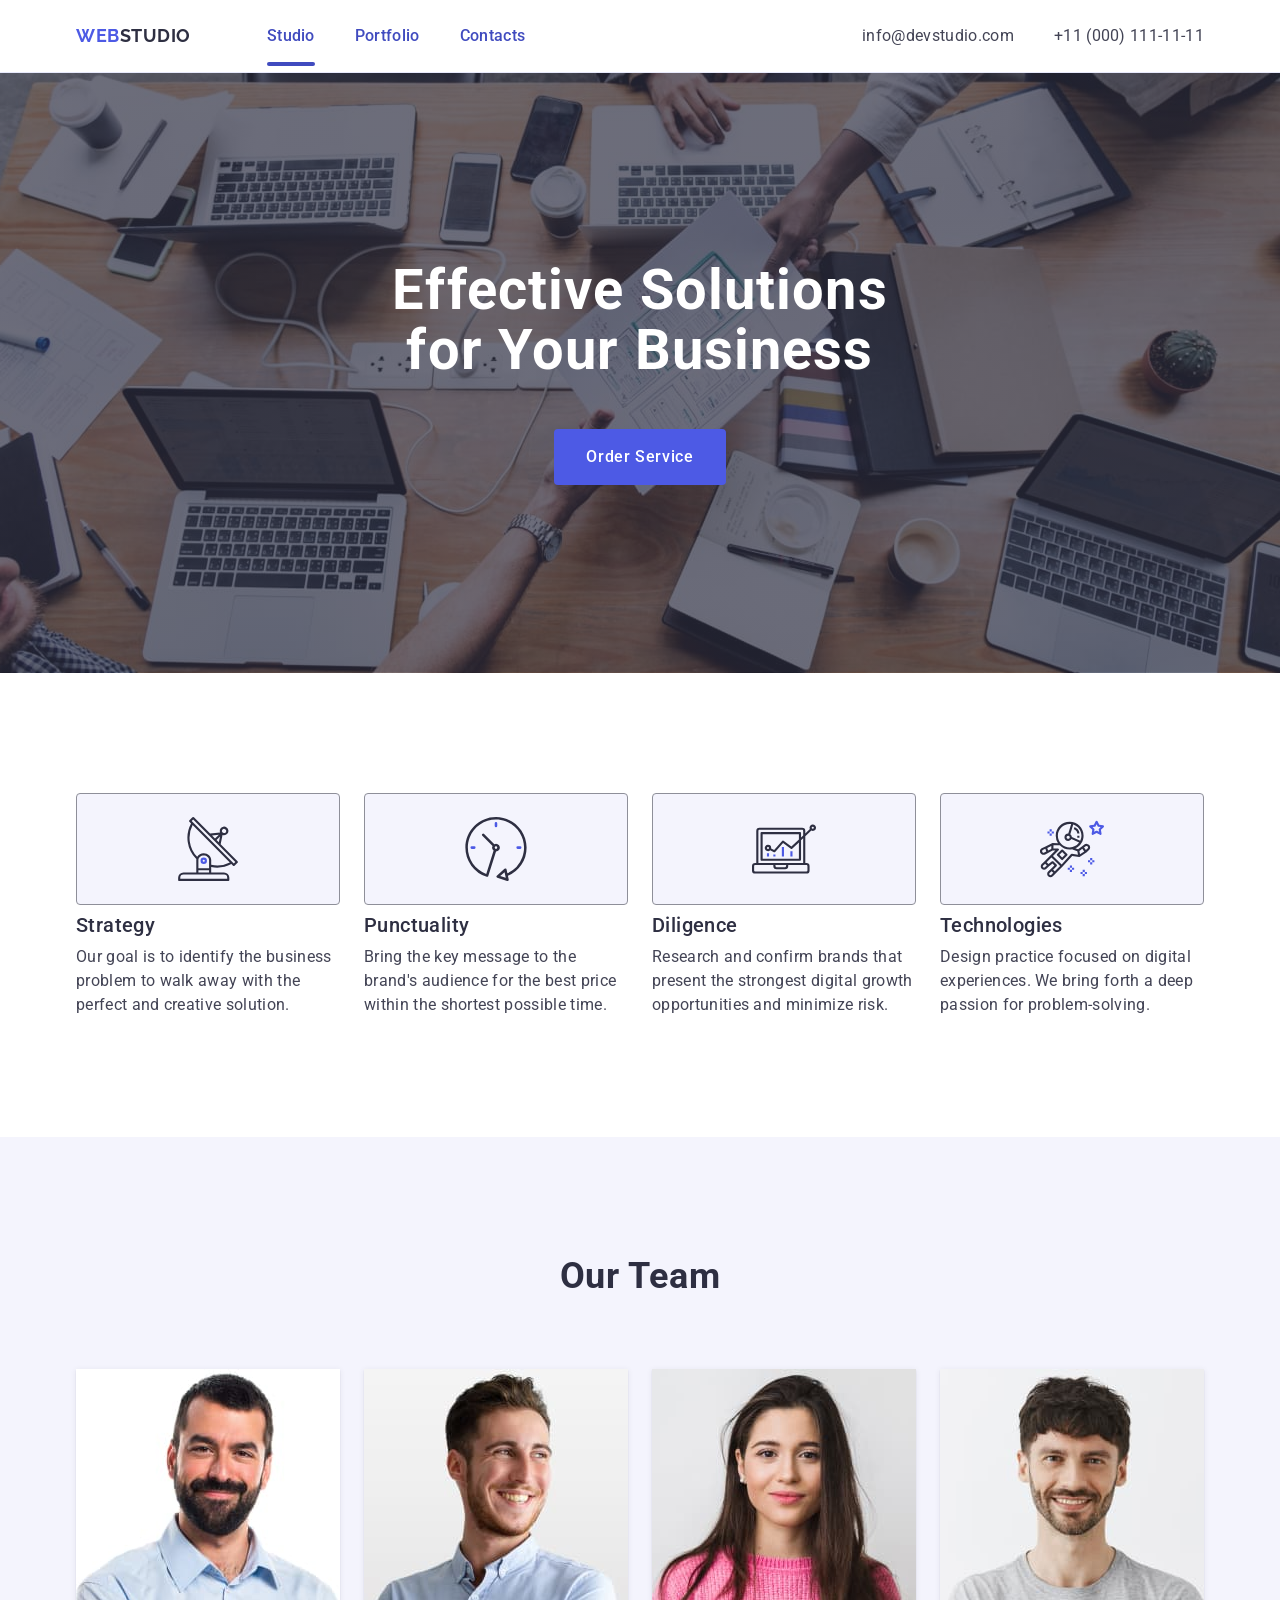
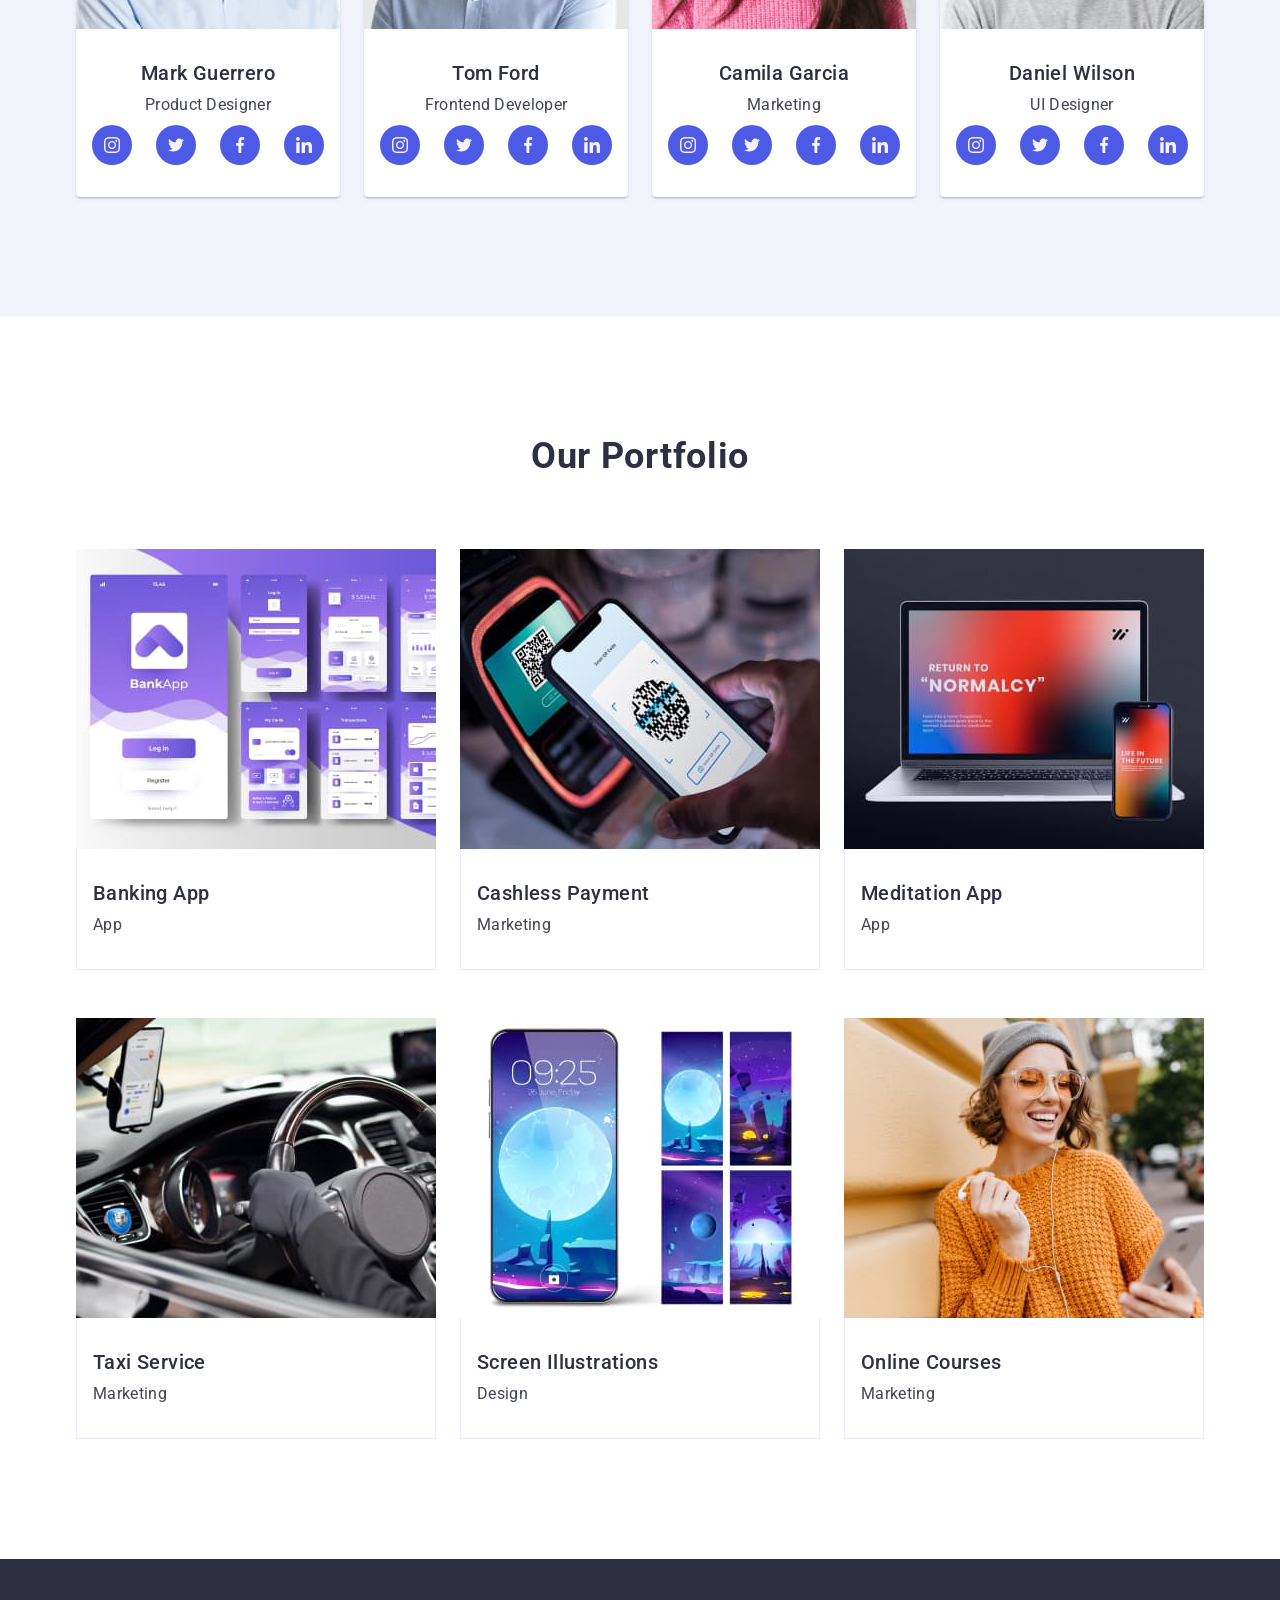
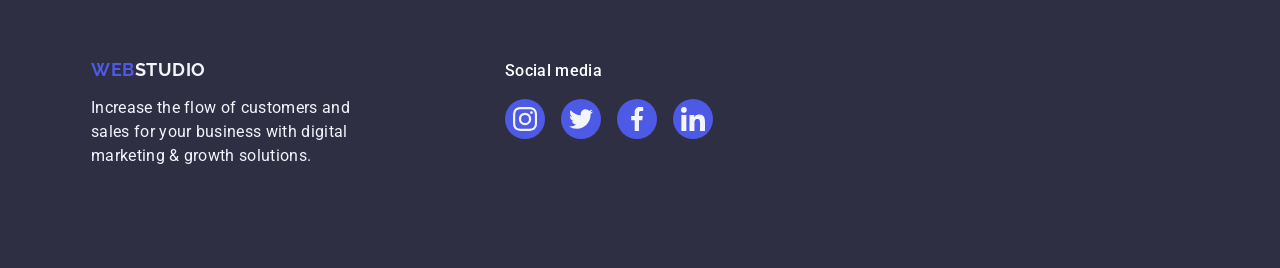
==== commit 6f3ac62c: "4" ====
--- a/index.html
+++ b/index.html
@@ -68,7 +68,7 @@
           <ul class="list-of-possibilities">
             <li class="possibilities-item">
               <div class="possibilities-icon-container">
-                <svg class="possibilities-icon" width="64px" height="64px">
+                <svg class="possibilities-icon" width="64" height="64">
                   <use href="./images/icons.svg#icon-antenna"></use>
                 </svg>
               </div>
@@ -80,7 +80,7 @@
             </li>
             <li class="possibilities-item">
               <div class="possibilities-icon-container">
-                <svg class="possibilities-icon" width="64px" height="64px">
+                <svg class="possibilities-icon" width="64" height="64">
                   <use href="./images/icons.svg#icon-clock"></use>
                 </svg>
               </div>
@@ -92,7 +92,7 @@
             </li>
             <li class="possibilities-item">
               <div class="possibilities-icon-container">
-                <svg class="possibilities-icon" width="64px" height="64px">
+                <svg class="possibilities-icon" width="64" height="64">
                   <use href="./images/icons.svg#icon-diagram"></use>
                 </svg>
               </div>
@@ -104,7 +104,7 @@
             </li>
             <li class="possibilities-item">
               <div class="possibilities-icon-container">
-                <svg class="possibilities-icon" width="64px" height="64px">
+                <svg class="possibilities-icon" width="64" height="64">
                   <use href="./images/icons.svg#icon-astronaut"></use>
                 </svg>
               </div>
@@ -135,28 +135,28 @@
                 <ul class="icon-list">
                   <li class="icon-item">
                     <a class="icon-link" href="">
-                      <svg class="icon-team" width="16px" height="16px">
+                      <svg class="icon-team" width="16" height="16">
                         <use href="./images/icons.svg#icon-instagram"></use>
                       </svg>
                     </a>
                   </li>
                   <li class="icon-item">
                     <a class="icon-link" href="">
-                      <svg class="icon-team" width="16px" height="16px">
+                      <svg class="icon-team" width="16" height="16">
                         <use href="./images/icons.svg#icon-twitter"></use>
                       </svg>
                     </a>
                   </li>
                   <li class="icon-item">
                     <a class="icon-link" href="">
-                      <svg class="icon-team" width="16px" height="16px">
+                      <svg class="icon-team" width="16" height="16">
                         <use href="./images/icons.svg#icon-facebook"></use>
                       </svg>
                     </a>
                   </li>
                   <li class="icon-item">
                     <a class="icon-link" href="">
-                      <svg class="icon-team" width="16px" height="16px">
+                      <svg class="icon-team" width="16" height="16">
                         <use href="./images/icons.svg#icon-linkedin"></use>
                       </svg>
                     </a>
@@ -178,28 +178,28 @@
                 <ul class="icon-list">
                   <li class="icon-item">
                     <a class="icon-link">
-                      <svg class="icon-team" width="16px" height="16px">
+                      <svg class="icon-team" width="16" height="16">
                         <use href="./images/icons.svg#icon-instagram"></use>
                       </svg>
                     </a>
                   </li>
                   <li class="icon-item">
                     <a class="icon-link" href="">
-                      <svg class="icon-team" width="16px" height="16px">
+                      <svg class="icon-team" width="16" height="16">
                         <use href="./images/icons.svg#icon-twitter"></use>
                       </svg>
                     </a>
                   </li>
                   <li class="icon-item">
                     <a class="icon-link" href="">
-                      <svg class="icon-team" width="16px" height="16px">
+                      <svg class="icon-team" width="16" height="16">
                         <use href="./images/icons.svg#icon-facebook"></use>
                       </svg>
                     </a>
                   </li>
                   <li class="icon-item">
                     <a class="icon-link" href="">
-                      <svg class="icon-team" width="16px" height="16px">
+                      <svg class="icon-team" width="16" height="16">
                         <use href="./images/icons.svg#icon-linkedin"></use>
                       </svg>
                     </a>
@@ -221,28 +221,28 @@
                 <ul class="icon-list">
                   <li class="icon-item">
                     <a class="icon-link" href="">
-                      <svg class="icon-team" width="16px" height="16px">
+                      <svg class="icon-team" width="16" height="16">
                         <use href="./images/icons.svg#icon-instagram"></use>
                       </svg>
                     </a>
                   </li>
                   <li class="icon-item">
                     <a class="icon-link" href="">
-                      <svg class="icon-team" width="16px" height="16px">
+                      <svg class="icon-team" width="16" height="16">
                         <use href="./images/icons.svg#icon-twitter"></use>
                       </svg>
                     </a>
                   </li>
                   <li class="icon-item">
                     <a class="icon-link" href="">
-                      <svg class="icon-team" width="16px" height="16px">
+                      <svg class="icon-team" width="16" height="16">
                         <use href="./images/icons.svg#icon-facebook"></use>
                       </svg>
                     </a>
                   </li>
                   <li class="icon-item">
                     <a class="icon-link" href="">
-                      <svg class="icon-team" width="16px" height="16px">
+                      <svg class="icon-team" width="16" height="16">
                         <use href="./images/icons.svg#icon-linkedin"></use>
                       </svg>
                     </a>
@@ -264,28 +264,28 @@
                 <ul class="icon-list">
                   <li class="icon-item">
                     <a class="icon-link" href="">
-                      <svg class="icon-team" width="16px" height="16px">
+                      <svg class="icon-team" width="16" height="16">
                         <use href="./images/icons.svg#icon-instagram"></use>
                       </svg>
                     </a>
                   </li>
                   <li class="icon-item">
                     <a class="icon-link" href="">
-                      <svg class="icon-team" width="16px" height="16px">
+                      <svg class="icon-team" width="16" height="16">
                         <use href="./images/icons.svg#icon-twitter"></use>
                       </svg>
                     </a>
                   </li>
                   <li class="icon-item">
                     <a class="icon-link" href="">
-                      <svg class="icon-team" width="16px" height="16px">
+                      <svg class="icon-team" width="16" height="16">
                         <use href="./images/icons.svg#icon-facebook"></use>
                       </svg>
                     </a>
                   </li>
                   <li class="icon-item">
                     <a class="icon-link" href="">
-                      <svg class="icon-team" width="16px" height="16px">
+                      <svg class="icon-team" width="16" height="16">
                         <use href="./images/icons.svg#icon-linkedin"></use>
                       </svg>
                     </a>
@@ -454,14 +454,14 @@
             </li>
             <li class="social-media-item">
               <a class="social-icon-link" href="">
-                <svg class="social-media-icon" widch="24" height="24">
+                <svg class="social-media-icon" width="24" height="24">
                   <use href="./images/icons.svg#icon-facebook"></use>
                 </svg>
               </a>
             </li>
             <li class="social-media-item">
               <a class="social-icon-link" href="">
-                <svg class="social-media-icon" widch="24" ; height="24">
+                <svg class="social-media-icon" width="24" height="24">
                   <use href="./images/icons.svg#icon-linkedin"></use>
                 </svg>
               </a>
--- a/css/styles.css
+++ b/css/styles.css
@@ -65,7 +65,7 @@
   padding-top: 24px;
   padding-bottom: 24px;
   border-bottom: 1px solid #e7e9fc;
-  box-shadow: зі значенням 0px 2px 1px rgba(46, 47, 66, 0.08),
+  box-shadow: 0px 2px 1px rgba(46, 47, 66, 0.08),
     0px 1px 1px rgba(46, 47, 66, 0.16), 0px 1px 6px rgba(46, 47, 66, 0.08);
 }
 
@@ -116,7 +116,7 @@
   padding-top: 24px;
   padding-bottom: 20px;
 
-  transition: cubic-bezier(0.4, 0, 0.2, 1);
+  transition: color 250ms cubic-bezier(0.4, 0, 0.2, 1);
 }
 
 .heder-menu-link:hover,
@@ -304,6 +304,8 @@
 }
 
 .team-item {
+  box-shadow: 0px 1px 6px rgba(46, 47, 66, 0.08),
+    0px 1px 1px rgba(46, 47, 66, 0.16), 0px 2px 1px rgba(46, 47, 66, 0.08);
   background-color: #fff;
   border-radius: 0 0 4px 4px;
   padding: 0px 0px 32px 0px;
@@ -312,8 +314,6 @@
 }
 
 .team-img {
-  box-shadow: 0 2px 1px 0 rgba(46, 47, 66, 0.08),
-    0 1px 1px 0 rgba(46, 47, 66, 0.16), 0 1px 6px 0 rgba(46, 47, 66, 0.08);
 }
 
 .team-container {
@@ -402,6 +402,7 @@
 
 .portfolio-item {
   position: relative;
+  transition: color 250ms cubic-bezier(0.4, 0, 0.2, 1);
 }
 
 .portfolio-item:hover {
@@ -435,7 +436,7 @@
   height: 100%;
 
   transform: translateY(100%);
-  transition: box-shadow 250ms cubic-bezier(0.4, 0, 0.2, 1);
+  transition: transform 250ms cubic-bezier(0.4, 0, 0.2, 1);
 }
 
 .box-portfolio-item {
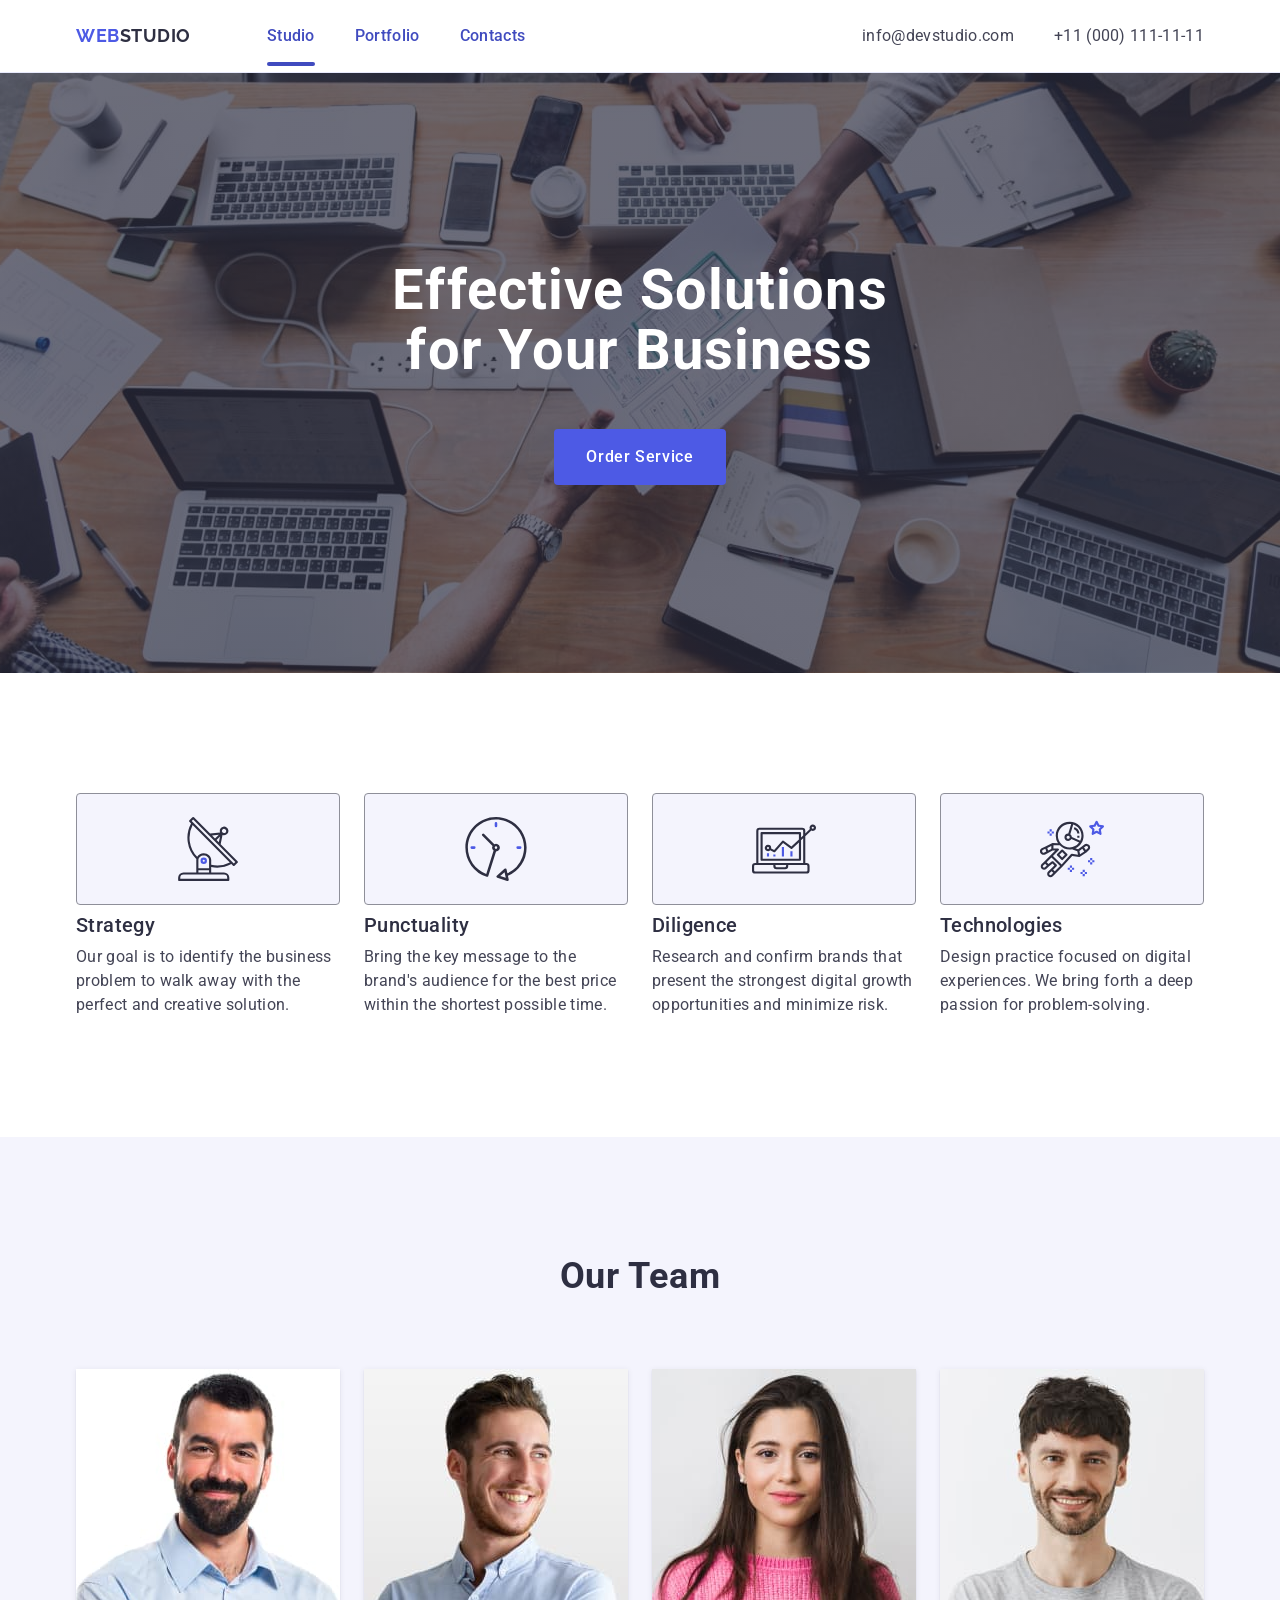
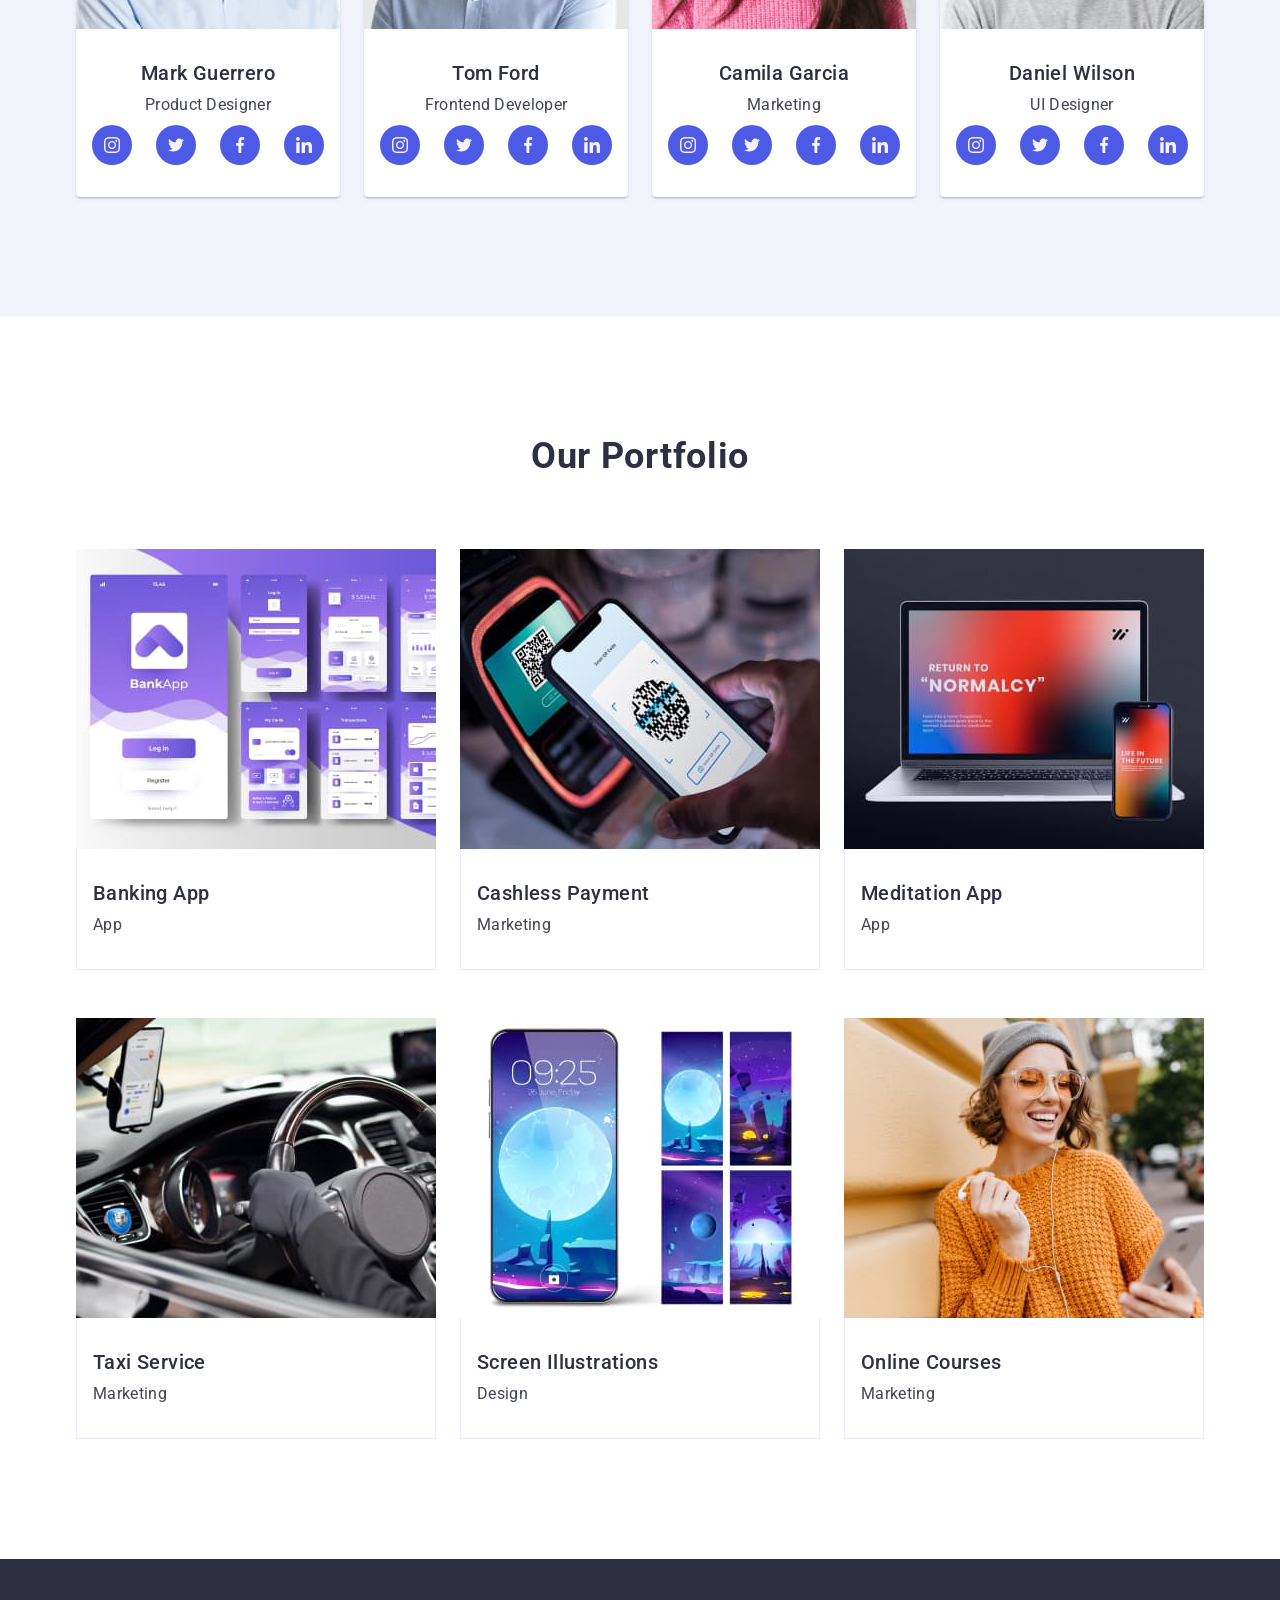
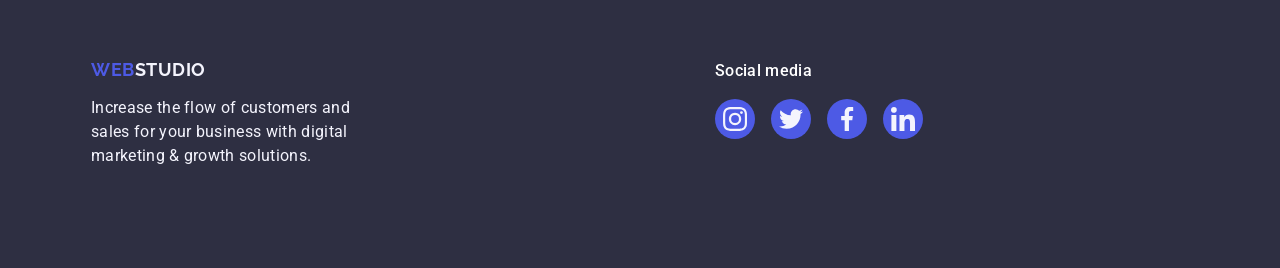
==== commit b0d7b865: "4" ====
--- a/index.html
+++ b/index.html
@@ -25,11 +25,7 @@
           </a>
           <ul class="heder-menu-list">
             <li class="heder-menu-item">
-              <a
-                href="./index.html"
-                class="heder-menu-link heder-menu-link-studio"
-                >Studio</a
-              >
+              <a href="./index.html" class="heder-menu-link current">Studio</a>
             </li>
             <li class="heder-menu-item">
               <a href="" class="heder-menu-link">Portfolio</a>
@@ -67,7 +63,7 @@
           <h2 class="visually-hidden">List of possibilities</h2>
           <ul class="list-of-possibilities">
             <li class="possibilities-item">
-              <div class="possibilities-icon-container">
+              <div class="container possibilities-icon-container">
                 <svg class="possibilities-icon" width="64" height="64">
                   <use href="./images/icons.svg#icon-antenna"></use>
                 </svg>
@@ -79,7 +75,7 @@
               </p>
             </li>
             <li class="possibilities-item">
-              <div class="possibilities-icon-container">
+              <div class="container possibilities-icon-container">
                 <svg class="possibilities-icon" width="64" height="64">
                   <use href="./images/icons.svg#icon-clock"></use>
                 </svg>
@@ -91,7 +87,7 @@
               </p>
             </li>
             <li class="possibilities-item">
-              <div class="possibilities-icon-container">
+              <div class="container possibilities-icon-container">
                 <svg class="possibilities-icon" width="64" height="64">
                   <use href="./images/icons.svg#icon-diagram"></use>
                 </svg>
@@ -103,7 +99,7 @@
               </p>
             </li>
             <li class="possibilities-item">
-              <div class="possibilities-icon-container">
+              <div class="container possibilities-icon-container">
                 <svg class="possibilities-icon" width="64" height="64">
                   <use href="./images/icons.svg#icon-astronaut"></use>
                 </svg>
--- a/css/styles.css
+++ b/css/styles.css
@@ -33,11 +33,9 @@
 }
 
 .container {
-  max-width: 1158px;
-  padding-left: 15px;
-  padding-right: 15px;
-  margin-left: auto;
-  margin-right: auto;
+  width: 1158px;
+  padding: 0 15px;
+  margin: 0 auto;
 }
 
 img {
@@ -124,7 +122,7 @@
   color: #404bbf;
 }
 
-.heder-menu-link-studio::after {
+.current::after {
   content: "";
   width: 100%;
   position: absolute;
@@ -338,13 +336,13 @@
   letter-spacing: 0.02em;
   text-align: center;
   color: #434455;
+  margin-bottom: 8px;
 }
 
 .icon-list {
   display: flex;
   justify-content: center;
   gap: 24px;
-  padding-top: 8px;
   padding-left: 16px;
   padding-right: 16px;
 }
@@ -402,12 +400,13 @@
 
 .portfolio-item {
   position: relative;
-  transition: color 250ms cubic-bezier(0.4, 0, 0.2, 1);
+  transition: box-shadow 250ms cubic-bezier(0.4, 0, 0.2, 1);
 }
 
 .portfolio-item:hover {
   box-shadow: 0px 1px 6px rgba(46, 47, 66, 0.08),
     0px 1px 1px rgba(46, 47, 66, 0.16), 0px 2px 1px rgba(46, 47, 66, 0.08);
+  transition: color 250ms cubic-bezier(0.4, 0, 0.2, 1);
 }
 
 .portfolio-item:hover .portfolio-img-text {
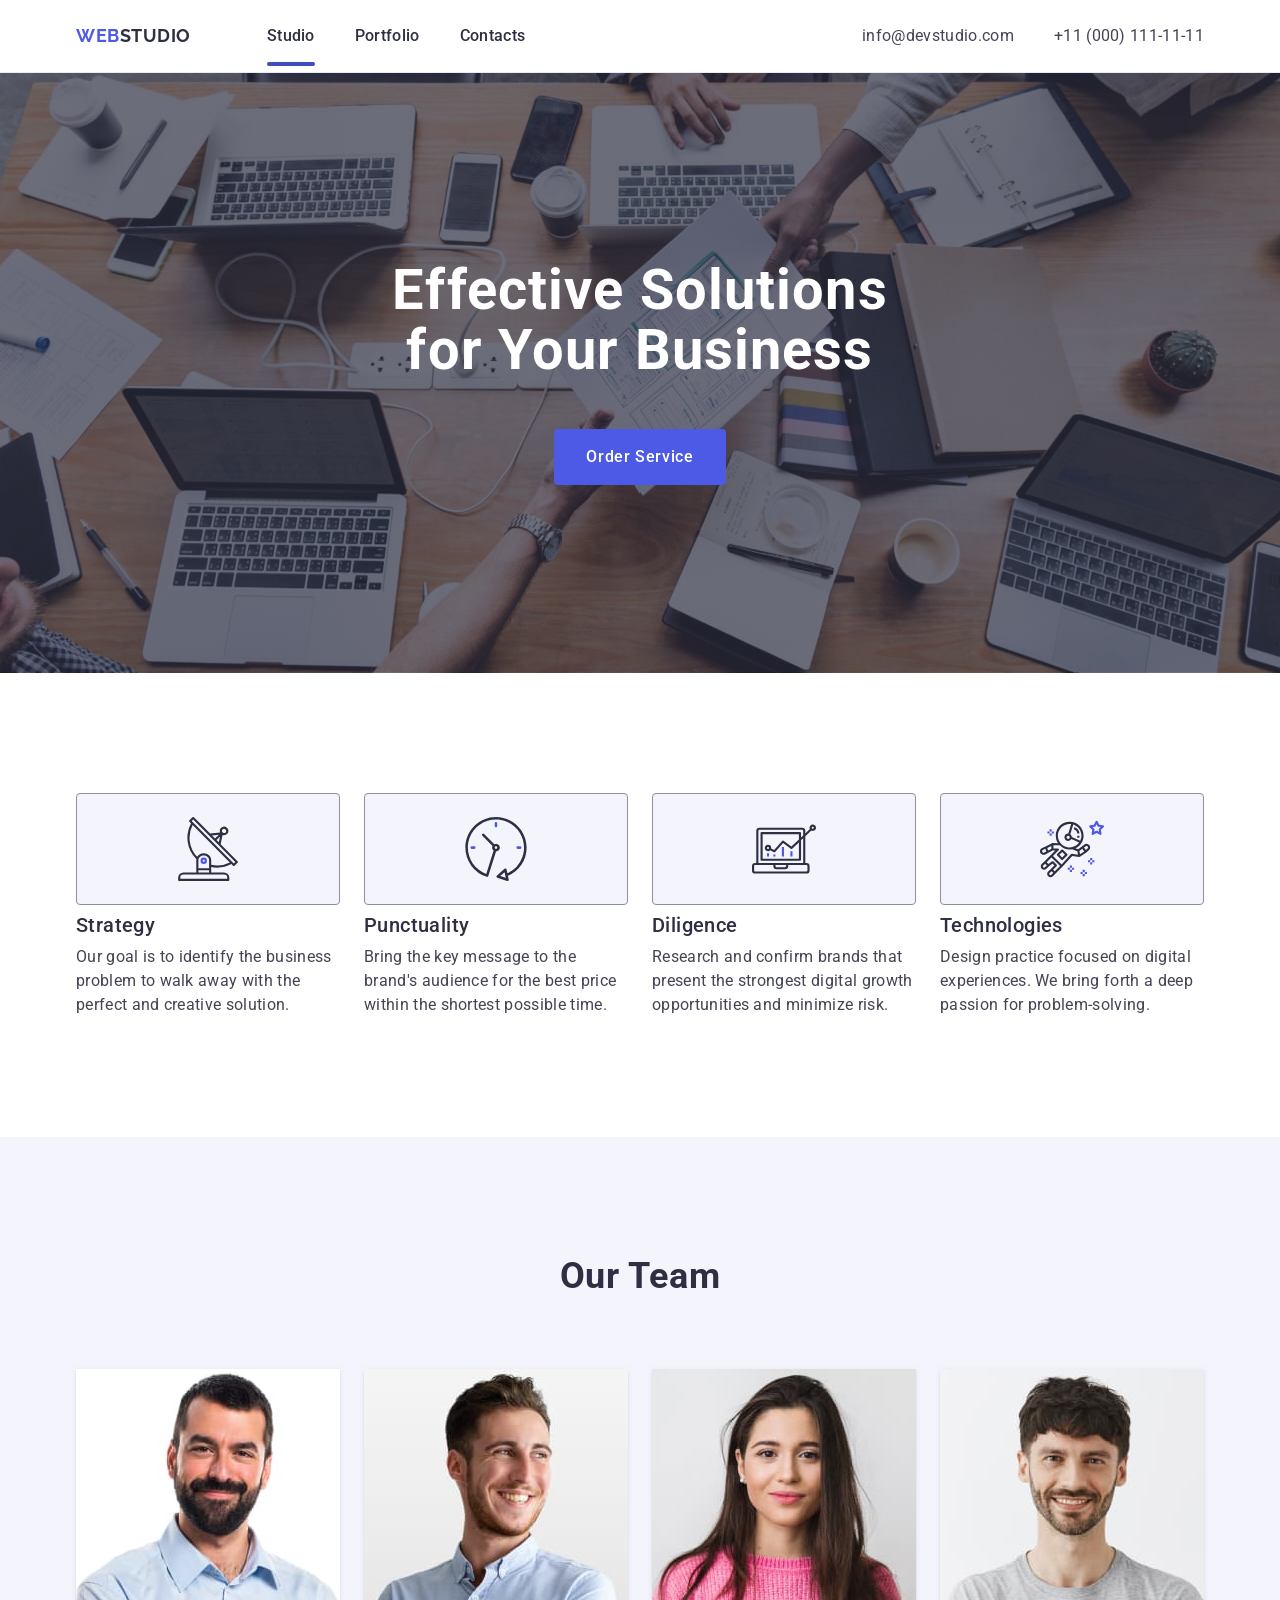
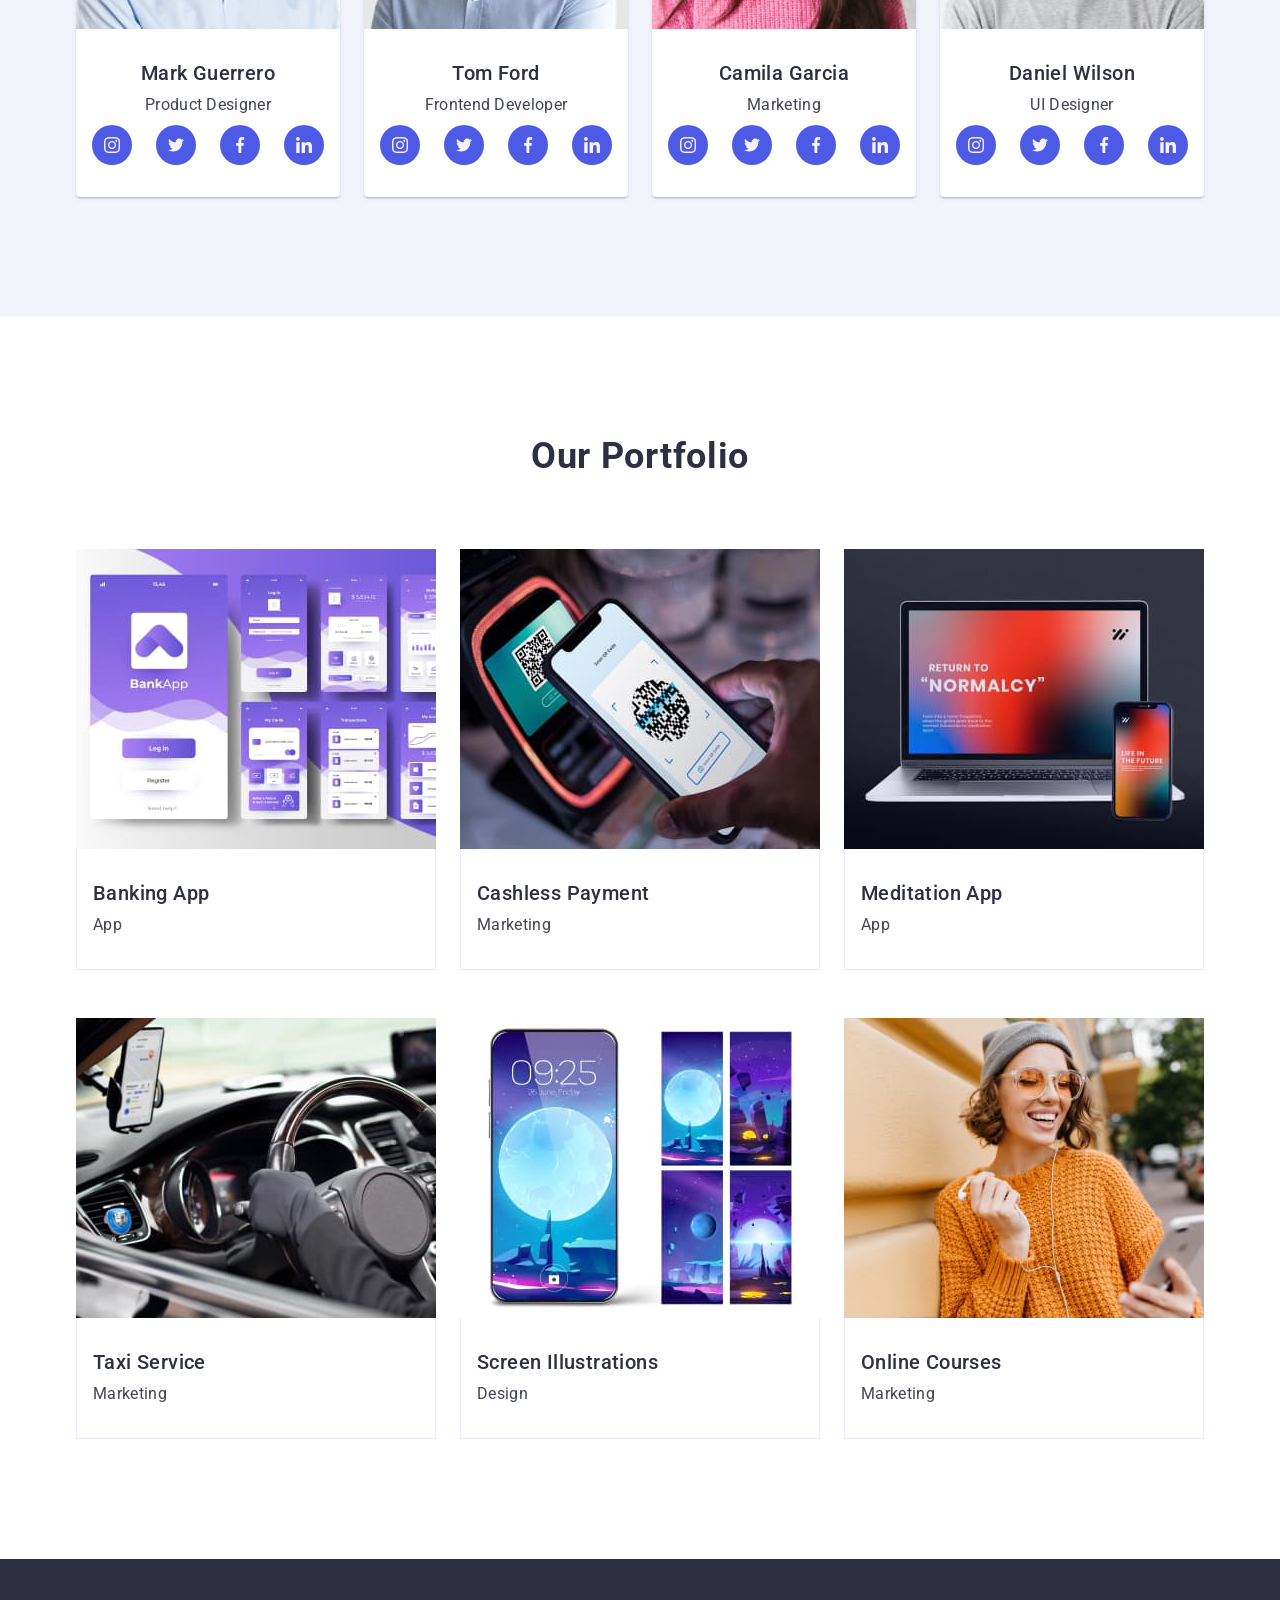
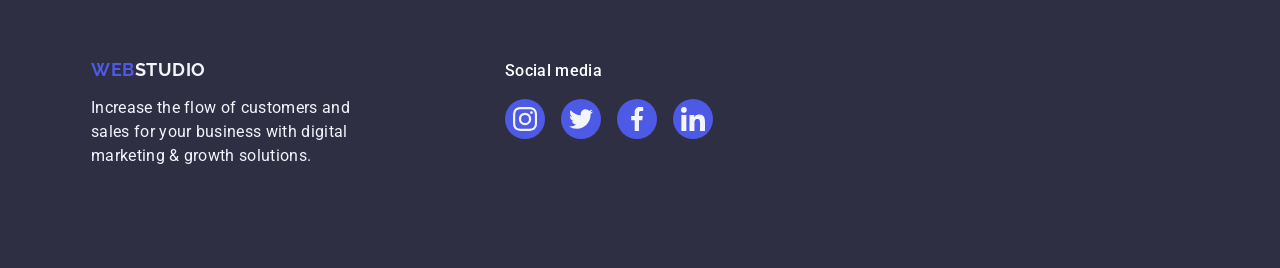
==== commit 497e3583: "4" ====
--- a/index.html
+++ b/index.html
@@ -125,7 +125,7 @@
                 width="264"
                 height="260"
               />
-              <div class="team-container">
+              <div class="container team-container">
                 <h3 class="team-name-member">Mark Guerrero</h3>
                 <p class="team-function">Product Designer</p>
                 <ul class="icon-list">
@@ -168,7 +168,7 @@
                 width="264"
                 height="260"
               />
-              <div class="team-container">
+              <div class="container team-container">
                 <h3 class="team-name-member">Tom Ford</h3>
                 <p class="team-function">Frontend Developer</p>
                 <ul class="icon-list">
@@ -211,7 +211,7 @@
                 width="264"
                 height="260"
               />
-              <div class="team-container">
+              <div class="container team-container">
                 <h3 class="team-name-member">Camila Garcia</h3>
                 <p class="team-function">Marketing</p>
                 <ul class="icon-list">
@@ -254,7 +254,7 @@
                 width="264"
                 height="260"
               />
-              <div class="team-container">
+              <div class="container team-container">
                 <h3 class="team-name-member">Daniel Wilson</h3>
                 <p class="team-function">UI Designer</p>
                 <ul class="icon-list">
@@ -297,7 +297,7 @@
           <h2 class="portfolio-title">Our Portfolio</h2>
           <ul class="portfolio-list">
             <li class="portfolio-item">
-              <div class="portfolio-item-container">
+              <div class="container portfolio-item-container">
                 <img
                   class="portfolio-img"
                   src="./images/banking-app.jpg"
@@ -311,13 +311,13 @@
                   · Cloud Storage App
                 </p>
               </div>
-              <div class="box-portfolio-item">
+              <div class="container box-portfolio-item">
                 <h3 class="portfolio-services">Banking App</h3>
                 <p class="portfolio-text">App</p>
               </div>
             </li>
             <li class="portfolio-item">
-              <div class="portfolio-item-container">
+              <div class="container portfolio-item-container">
                 <img
                   class="portfolio-img"
                   src="./images/cashless-payment.jpg"
@@ -331,13 +331,13 @@
                   · Cloud Storage App
                 </p>
               </div>
-              <div class="box-portfolio-item">
+              <div class="container box-portfolio-item">
                 <h3 class="portfolio-services">Cashless Payment</h3>
                 <p class="portfolio-text">Marketing</p>
               </div>
             </li>
             <li class="portfolio-item">
-              <div class="portfolio-item-container">
+              <div class="container portfolio-item-container">
                 <img
                   class="portfolio-img"
                   src="./images/meditation-app.jpg"
@@ -351,13 +351,13 @@
                   · Cloud Storage App
                 </p>
               </div>
-              <div class="box-portfolio-item">
+              <div class="container box-portfolio-item">
                 <h3 class="portfolio-services">Meditation App</h3>
                 <p class="portfolio-text">App</p>
               </div>
             </li>
             <li class="portfolio-item">
-              <div class="portfolio-item-container">
+              <div class="container portfolio-item-container">
                 <img
                   class="portfolio-img"
                   src="./images/taxi-service.jpg"
@@ -371,13 +371,13 @@
                   · Cloud Storage App
                 </p>
               </div>
-              <div class="box-portfolio-item">
+              <div class="container box-portfolio-item">
                 <h3 class="portfolio-services">Taxi Service</h3>
                 <p class="portfolio-text">Marketing</p>
               </div>
             </li>
             <li class="portfolio-item">
-              <div class="portfolio-item-container">
+              <div class="container portfolio-item-container">
                 <img
                   class="portfolio-img"
                   src="./images/screen-illustrations.jpg"
@@ -391,13 +391,13 @@
                   · Cloud Storage App
                 </p>
               </div>
-              <div class="box-portfolio-item">
+              <div class="container box-portfolio-item">
                 <h3 class="portfolio-services">Screen Illustrations</h3>
                 <p class="portfolio-text">Design</p>
               </div>
             </li>
             <li class="portfolio-item">
-              <div class="portfolio-item-container">
+              <div class="container portfolio-item-container">
                 <img
                   class="portfolio-img"
                   src="./images/online-courses.jpg"
@@ -411,7 +411,7 @@
                   · Cloud Storage App
                 </p>
               </div>
-              <div class="box-portfolio-item">
+              <div class="container box-portfolio-item">
                 <h3 class="portfolio-services">Online Courses</h3>
                 <p class="portfolio-text">Marketing</p>
               </div>
--- a/css/styles.css
+++ b/css/styles.css
@@ -33,7 +33,7 @@
 }
 
 .container {
-  width: 1158px;
+  max-width: 1158px;
   padding: 0 15px;
   margin: 0 auto;
 }
@@ -55,73 +55,6 @@
   overflow: hidden;
 }
 
-/* ----------------------------------------------------- */
-
-/* ------------------ Header  ------------------------- */
-
-.header {
-  padding-top: 24px;
-  padding-bottom: 24px;
-  border-bottom: 1px solid #e7e9fc;
-  box-shadow: 0px 2px 1px rgba(46, 47, 66, 0.08),
-    0px 1px 1px rgba(46, 47, 66, 0.16), 0px 1px 6px rgba(46, 47, 66, 0.08);
-}
-
-.header-container {
-  display: flex;
-}
-
-.header-navigation {
-  display: flex;
-  align-items: center;
-}
-
-.heder-logo {
-  font-family: "Raleway", sans-serif;
-  font-weight: 700;
-  font-size: 18px;
-  line-height: 117%;
-  letter-spacing: 0.03em;
-  text-transform: uppercase;
-  color: #4d5ae5;
-  margin-right: 76px;
-}
-
-.heder-logo-studio {
-  font-weight: 700;
-  font-size: 18px;
-  line-height: 117%;
-  letter-spacing: 0.03em;
-  text-transform: uppercase;
-  color: #2e2f42;
-}
-
-.heder-menu-list {
-  display: flex;
-  gap: 40px;
-}
-
-.heder-menu-item {
-}
-
-.heder-menu-link {
-  position: relative;
-  font-weight: 500;
-  font-size: 16px;
-  line-height: 150%;
-  letter-spacing: 0.02em;
-  color: #404bbf;
-  padding-top: 24px;
-  padding-bottom: 20px;
-
-  transition: color 250ms cubic-bezier(0.4, 0, 0.2, 1);
-}
-
-.heder-menu-link:hover,
-.heder-menu-link:focus {
-  color: #404bbf;
-}
-
 .current::after {
   content: "";
   width: 100%;
@@ -131,6 +64,74 @@
   height: 4px;
   background-color: #404bbf;
   border-radius: 2px;
+  color: #404bbf;
+}
+
+/* ----------------------------------------------------- */
+
+/* ------------------ Header  ------------------------- */
+
+.header {
+  padding-top: 24px;
+  padding-bottom: 24px;
+  border-bottom: 1px solid #e7e9fc;
+  box-shadow: 0px 2px 1px rgba(46, 47, 66, 0.08),
+    0px 1px 1px rgba(46, 47, 66, 0.16), 0px 1px 6px rgba(46, 47, 66, 0.08);
+}
+
+.header-container {
+  display: flex;
+}
+
+.header-navigation {
+  display: flex;
+  align-items: center;
+}
+
+.heder-logo {
+  font-family: "Raleway", sans-serif;
+  font-weight: 700;
+  font-size: 18px;
+  line-height: 117%;
+  letter-spacing: 0.03em;
+  text-transform: uppercase;
+  color: #4d5ae5;
+  margin-right: 76px;
+}
+
+.heder-logo-studio {
+  font-weight: 700;
+  font-size: 18px;
+  line-height: 117%;
+  letter-spacing: 0.03em;
+  text-transform: uppercase;
+  color: #2e2f42;
+}
+
+.heder-menu-list {
+  display: flex;
+  gap: 40px;
+}
+
+.heder-menu-item {
+}
+
+.heder-menu-link {
+  position: relative;
+  font-weight: 500;
+  font-size: 16px;
+  line-height: 150%;
+  letter-spacing: 0.02em;
+  color: rgba(46, 47, 66, 1);
+  padding-top: 24px;
+  padding-bottom: 20px;
+
+  transition: color 250ms cubic-bezier(0.4, 0, 0.2, 1);
+}
+
+.heder-menu-link:hover,
+.heder-menu-link:focus {
+  color: #404bbf;
 }
 
 .header-navigation-address {
@@ -283,6 +284,7 @@
 }
 
 .team-container {
+  padding: 0;
 }
 
 .team-title {
@@ -414,6 +416,7 @@
 }
 
 .portfolio-item-container {
+  padding: 0;
   position: relative;
   overflow: hidden;
 }
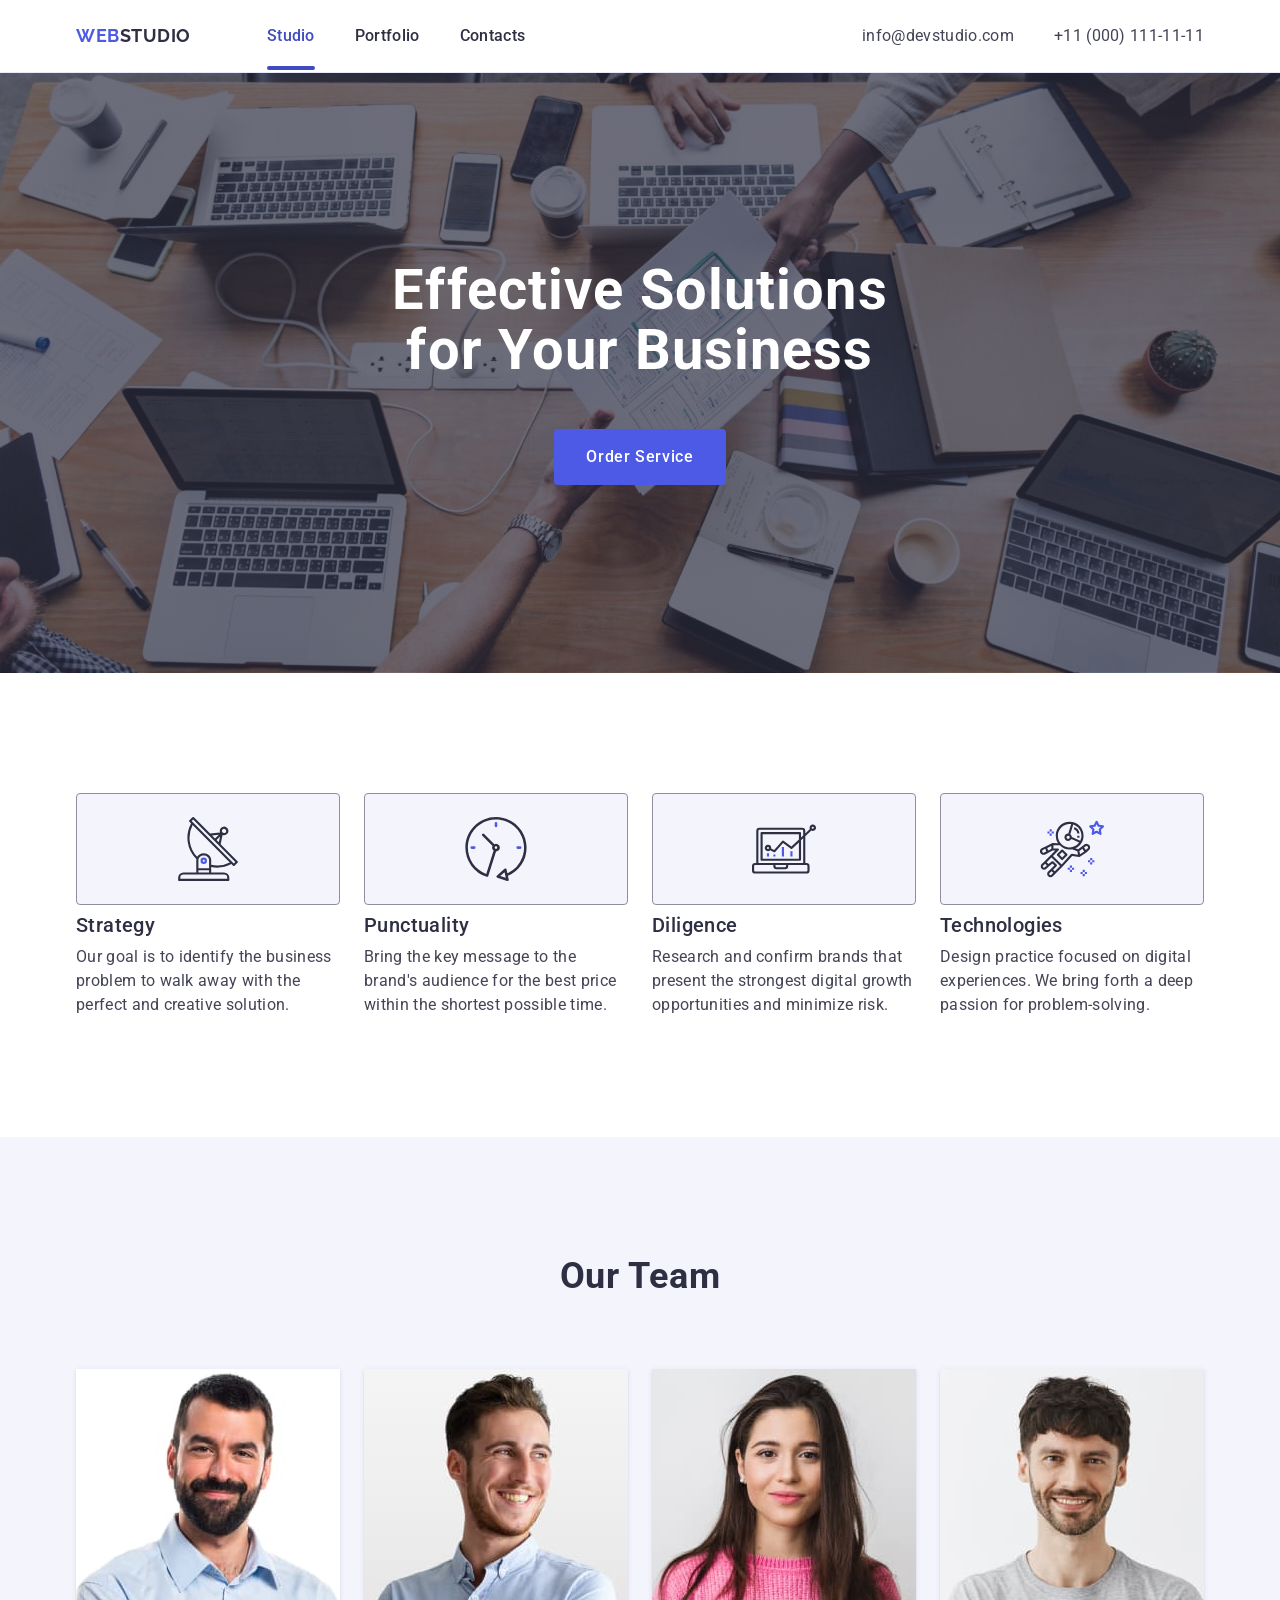
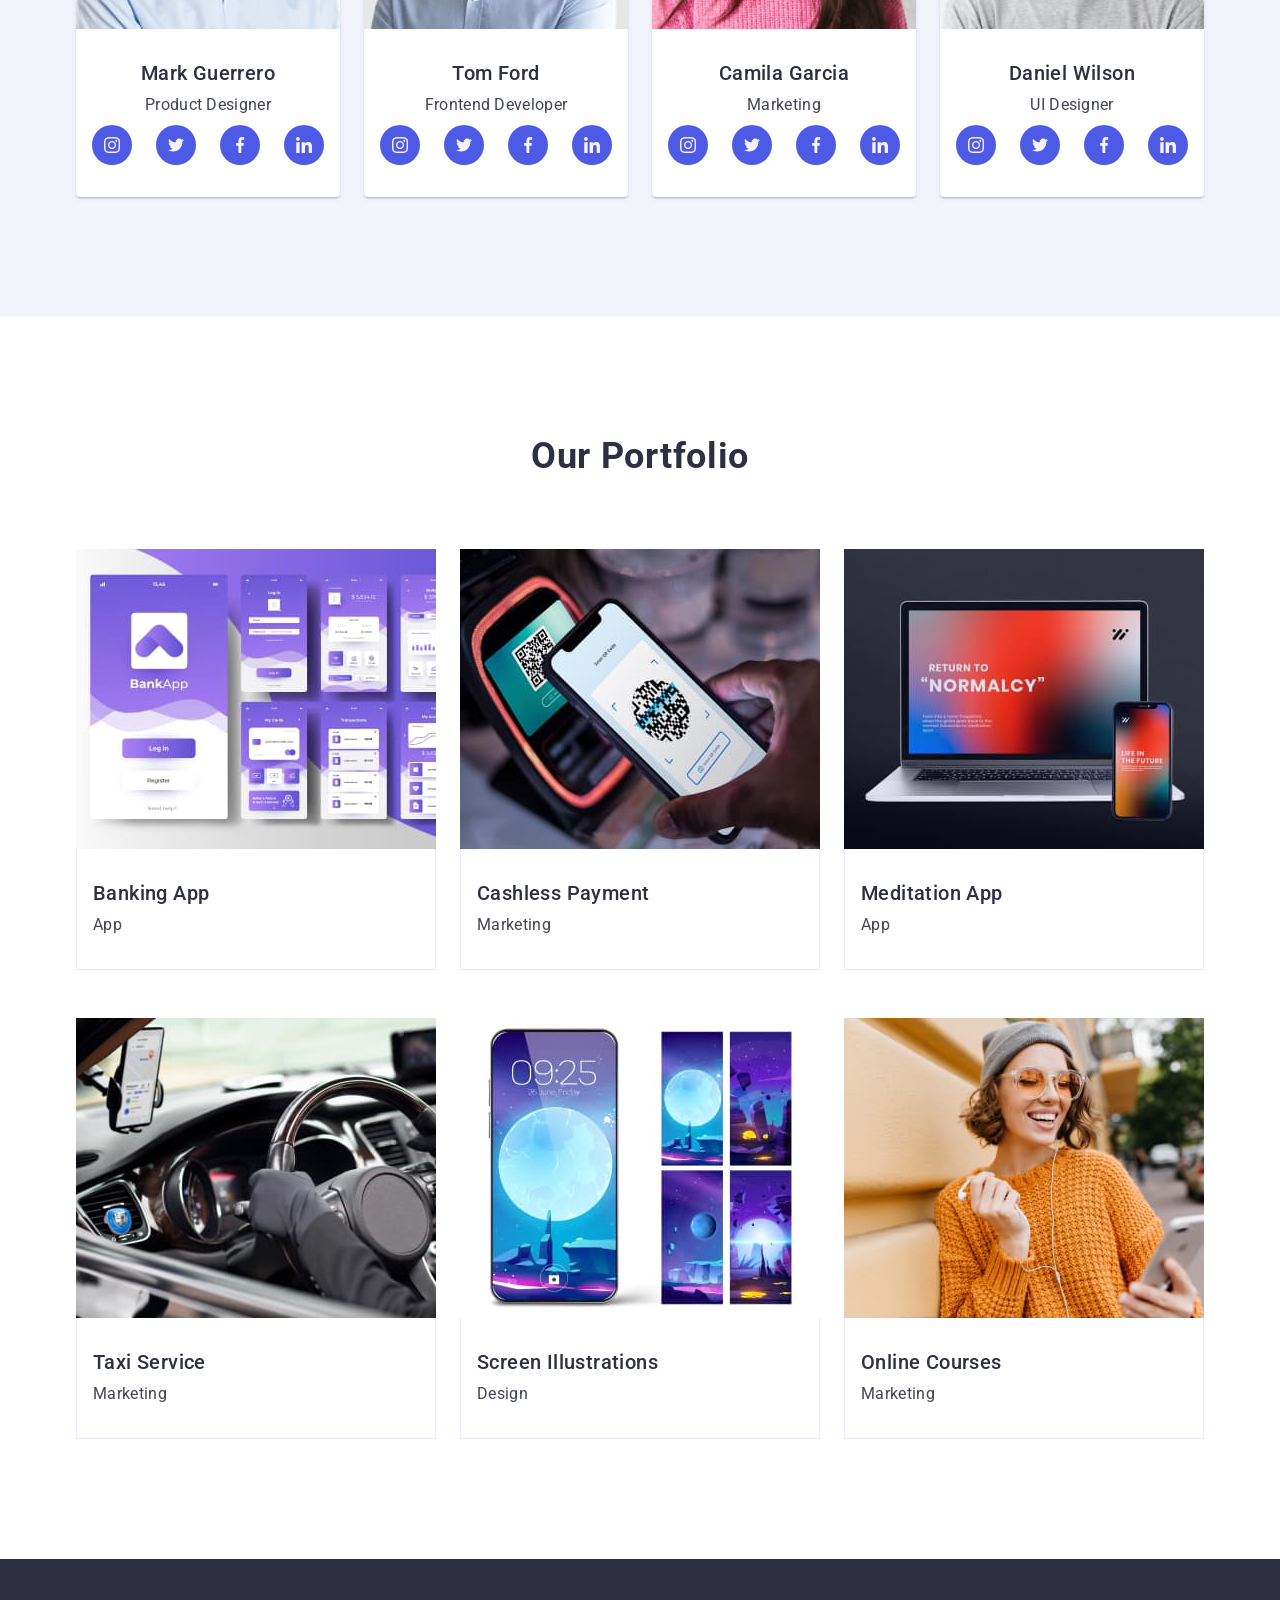
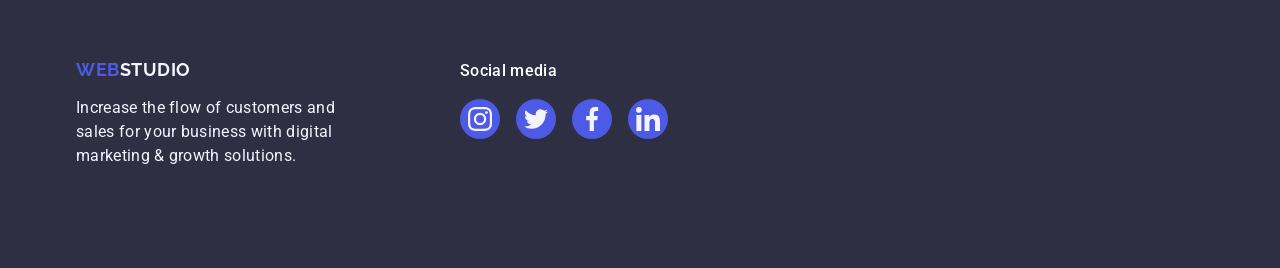
==== commit 10fb2408: "4" ====
--- a/index.html
+++ b/index.html
@@ -63,7 +63,7 @@
           <h2 class="visually-hidden">List of possibilities</h2>
           <ul class="list-of-possibilities">
             <li class="possibilities-item">
-              <div class="container possibilities-icon-container">
+              <div class="possibilities-icon-container">
                 <svg class="possibilities-icon" width="64" height="64">
                   <use href="./images/icons.svg#icon-antenna"></use>
                 </svg>
@@ -75,7 +75,7 @@
               </p>
             </li>
             <li class="possibilities-item">
-              <div class="container possibilities-icon-container">
+              <div class="possibilities-icon-container">
                 <svg class="possibilities-icon" width="64" height="64">
                   <use href="./images/icons.svg#icon-clock"></use>
                 </svg>
@@ -87,7 +87,7 @@
               </p>
             </li>
             <li class="possibilities-item">
-              <div class="container possibilities-icon-container">
+              <div class="possibilities-icon-container">
                 <svg class="possibilities-icon" width="64" height="64">
                   <use href="./images/icons.svg#icon-diagram"></use>
                 </svg>
@@ -99,7 +99,7 @@
               </p>
             </li>
             <li class="possibilities-item">
-              <div class="container possibilities-icon-container">
+              <div class="possibilities-icon-container">
                 <svg class="possibilities-icon" width="64" height="64">
                   <use href="./images/icons.svg#icon-astronaut"></use>
                 </svg>
@@ -125,7 +125,7 @@
                 width="264"
                 height="260"
               />
-              <div class="container team-container">
+              <div class="team-container">
                 <h3 class="team-name-member">Mark Guerrero</h3>
                 <p class="team-function">Product Designer</p>
                 <ul class="icon-list">
@@ -168,7 +168,7 @@
                 width="264"
                 height="260"
               />
-              <div class="container team-container">
+              <div class="team-container">
                 <h3 class="team-name-member">Tom Ford</h3>
                 <p class="team-function">Frontend Developer</p>
                 <ul class="icon-list">
@@ -211,7 +211,7 @@
                 width="264"
                 height="260"
               />
-              <div class="container team-container">
+              <div class="team-container">
                 <h3 class="team-name-member">Camila Garcia</h3>
                 <p class="team-function">Marketing</p>
                 <ul class="icon-list">
@@ -254,7 +254,7 @@
                 width="264"
                 height="260"
               />
-              <div class="container team-container">
+              <div class="team-container">
                 <h3 class="team-name-member">Daniel Wilson</h3>
                 <p class="team-function">UI Designer</p>
                 <ul class="icon-list">
@@ -297,7 +297,7 @@
           <h2 class="portfolio-title">Our Portfolio</h2>
           <ul class="portfolio-list">
             <li class="portfolio-item">
-              <div class="container portfolio-item-container">
+              <div class="portfolio-item-container">
                 <img
                   class="portfolio-img"
                   src="./images/banking-app.jpg"
@@ -311,13 +311,13 @@
                   · Cloud Storage App
                 </p>
               </div>
-              <div class="container box-portfolio-item">
+              <div class="box-portfolio-item">
                 <h3 class="portfolio-services">Banking App</h3>
                 <p class="portfolio-text">App</p>
               </div>
             </li>
             <li class="portfolio-item">
-              <div class="container portfolio-item-container">
+              <div class="portfolio-item-container">
                 <img
                   class="portfolio-img"
                   src="./images/cashless-payment.jpg"
@@ -331,13 +331,13 @@
                   · Cloud Storage App
                 </p>
               </div>
-              <div class="container box-portfolio-item">
+              <div class="box-portfolio-item">
                 <h3 class="portfolio-services">Cashless Payment</h3>
                 <p class="portfolio-text">Marketing</p>
               </div>
             </li>
             <li class="portfolio-item">
-              <div class="container portfolio-item-container">
+              <div class="portfolio-item-container">
                 <img
                   class="portfolio-img"
                   src="./images/meditation-app.jpg"
@@ -351,7 +351,7 @@
                   · Cloud Storage App
                 </p>
               </div>
-              <div class="container box-portfolio-item">
+              <div class="box-portfolio-item">
                 <h3 class="portfolio-services">Meditation App</h3>
                 <p class="portfolio-text">App</p>
               </div>
@@ -371,13 +371,13 @@
                   · Cloud Storage App
                 </p>
               </div>
-              <div class="container box-portfolio-item">
+              <div class="box-portfolio-item">
                 <h3 class="portfolio-services">Taxi Service</h3>
                 <p class="portfolio-text">Marketing</p>
               </div>
             </li>
             <li class="portfolio-item">
-              <div class="container portfolio-item-container">
+              <div class="portfolio-item-container">
                 <img
                   class="portfolio-img"
                   src="./images/screen-illustrations.jpg"
@@ -391,13 +391,13 @@
                   · Cloud Storage App
                 </p>
               </div>
-              <div class="container box-portfolio-item">
+              <div class="box-portfolio-item">
                 <h3 class="portfolio-services">Screen Illustrations</h3>
                 <p class="portfolio-text">Design</p>
               </div>
             </li>
             <li class="portfolio-item">
-              <div class="container portfolio-item-container">
+              <div class="portfolio-item-container">
                 <img
                   class="portfolio-img"
                   src="./images/online-courses.jpg"
@@ -411,7 +411,7 @@
                   · Cloud Storage App
                 </p>
               </div>
-              <div class="container box-portfolio-item">
+              <div class="box-portfolio-item">
                 <h3 class="portfolio-services">Online Courses</h3>
                 <p class="portfolio-text">Marketing</p>
               </div>
@@ -422,7 +422,7 @@
     </main>
     <footer class="section-footer">
       <div class="container footer-container">
-        <div class="container footer-nav-container">
+        <div class="footer-nav-container">
           <a class="footer-logo-link" href="./index.html"
             >Web<span class="footer-logo-studio">Studio</span>
           </a>
@@ -431,7 +431,7 @@
             digital marketing & growth solutions.
           </p>
         </div>
-        <div class="container social-media-container">
+        <div class="social-media-container">
           <p class="social-media-title">Social media</p>
           <ul class="social-media-list">
             <li class="social-media-item">
--- a/css/styles.css
+++ b/css/styles.css
@@ -55,6 +55,71 @@
   overflow: hidden;
 }
 
+/* ----------------------------------------------------- */
+
+/* ------------------ Header  ------------------------- */
+
+.header {
+  padding-top: 24px;
+  padding-bottom: 24px;
+  border-bottom: 1px solid #e7e9fc;
+  box-shadow: 0px 2px 1px rgba(46, 47, 66, 0.08),
+    0px 1px 1px rgba(46, 47, 66, 0.16), 0px 1px 6px rgba(46, 47, 66, 0.08);
+}
+
+.header-container {
+  display: flex;
+}
+
+.header-navigation {
+  display: flex;
+  align-items: center;
+}
+
+.heder-logo {
+  font-family: "Raleway", sans-serif;
+  font-weight: 700;
+  font-size: 18px;
+  line-height: 117%;
+  letter-spacing: 0.03em;
+  text-transform: uppercase;
+  color: #4d5ae5;
+  margin-right: 76px;
+}
+
+.heder-logo-studio {
+  font-weight: 700;
+  font-size: 18px;
+  line-height: 117%;
+  letter-spacing: 0.03em;
+  text-transform: uppercase;
+  color: #2e2f42;
+}
+
+.heder-menu-list {
+  display: flex;
+  gap: 40px;
+}
+
+.heder-menu-item {
+}
+
+.heder-menu-link {
+  position: relative;
+  font-weight: 500;
+  font-size: 16px;
+  line-height: 150%;
+  letter-spacing: 0.02em;
+  color: rgba(46, 47, 66, 1);
+  padding: 24px 0;
+
+  transition: color 250ms cubic-bezier(0.4, 0, 0.2, 1);
+}
+
+.current {
+  color: #404bbf;
+}
+
 .current::after {
   content: "";
   width: 100%;
@@ -64,69 +129,6 @@
   height: 4px;
   background-color: #404bbf;
   border-radius: 2px;
-  color: #404bbf;
-}
-
-/* ----------------------------------------------------- */
-
-/* ------------------ Header  ------------------------- */
-
-.header {
-  padding-top: 24px;
-  padding-bottom: 24px;
-  border-bottom: 1px solid #e7e9fc;
-  box-shadow: 0px 2px 1px rgba(46, 47, 66, 0.08),
-    0px 1px 1px rgba(46, 47, 66, 0.16), 0px 1px 6px rgba(46, 47, 66, 0.08);
-}
-
-.header-container {
-  display: flex;
-}
-
-.header-navigation {
-  display: flex;
-  align-items: center;
-}
-
-.heder-logo {
-  font-family: "Raleway", sans-serif;
-  font-weight: 700;
-  font-size: 18px;
-  line-height: 117%;
-  letter-spacing: 0.03em;
-  text-transform: uppercase;
-  color: #4d5ae5;
-  margin-right: 76px;
-}
-
-.heder-logo-studio {
-  font-weight: 700;
-  font-size: 18px;
-  line-height: 117%;
-  letter-spacing: 0.03em;
-  text-transform: uppercase;
-  color: #2e2f42;
-}
-
-.heder-menu-list {
-  display: flex;
-  gap: 40px;
-}
-
-.heder-menu-item {
-}
-
-.heder-menu-link {
-  position: relative;
-  font-weight: 500;
-  font-size: 16px;
-  line-height: 150%;
-  letter-spacing: 0.02em;
-  color: rgba(46, 47, 66, 1);
-  padding-top: 24px;
-  padding-bottom: 20px;
-
-  transition: color 250ms cubic-bezier(0.4, 0, 0.2, 1);
 }
 
 .heder-menu-link:hover,
@@ -483,7 +485,6 @@
 }
 
 .footer-nav-container {
-  margin: 0;
   margin-right: 120px;
 }
 
@@ -518,7 +519,6 @@
 }
 
 .social-media-container {
-  margin: 0;
 }
 
 .social-media-title {
